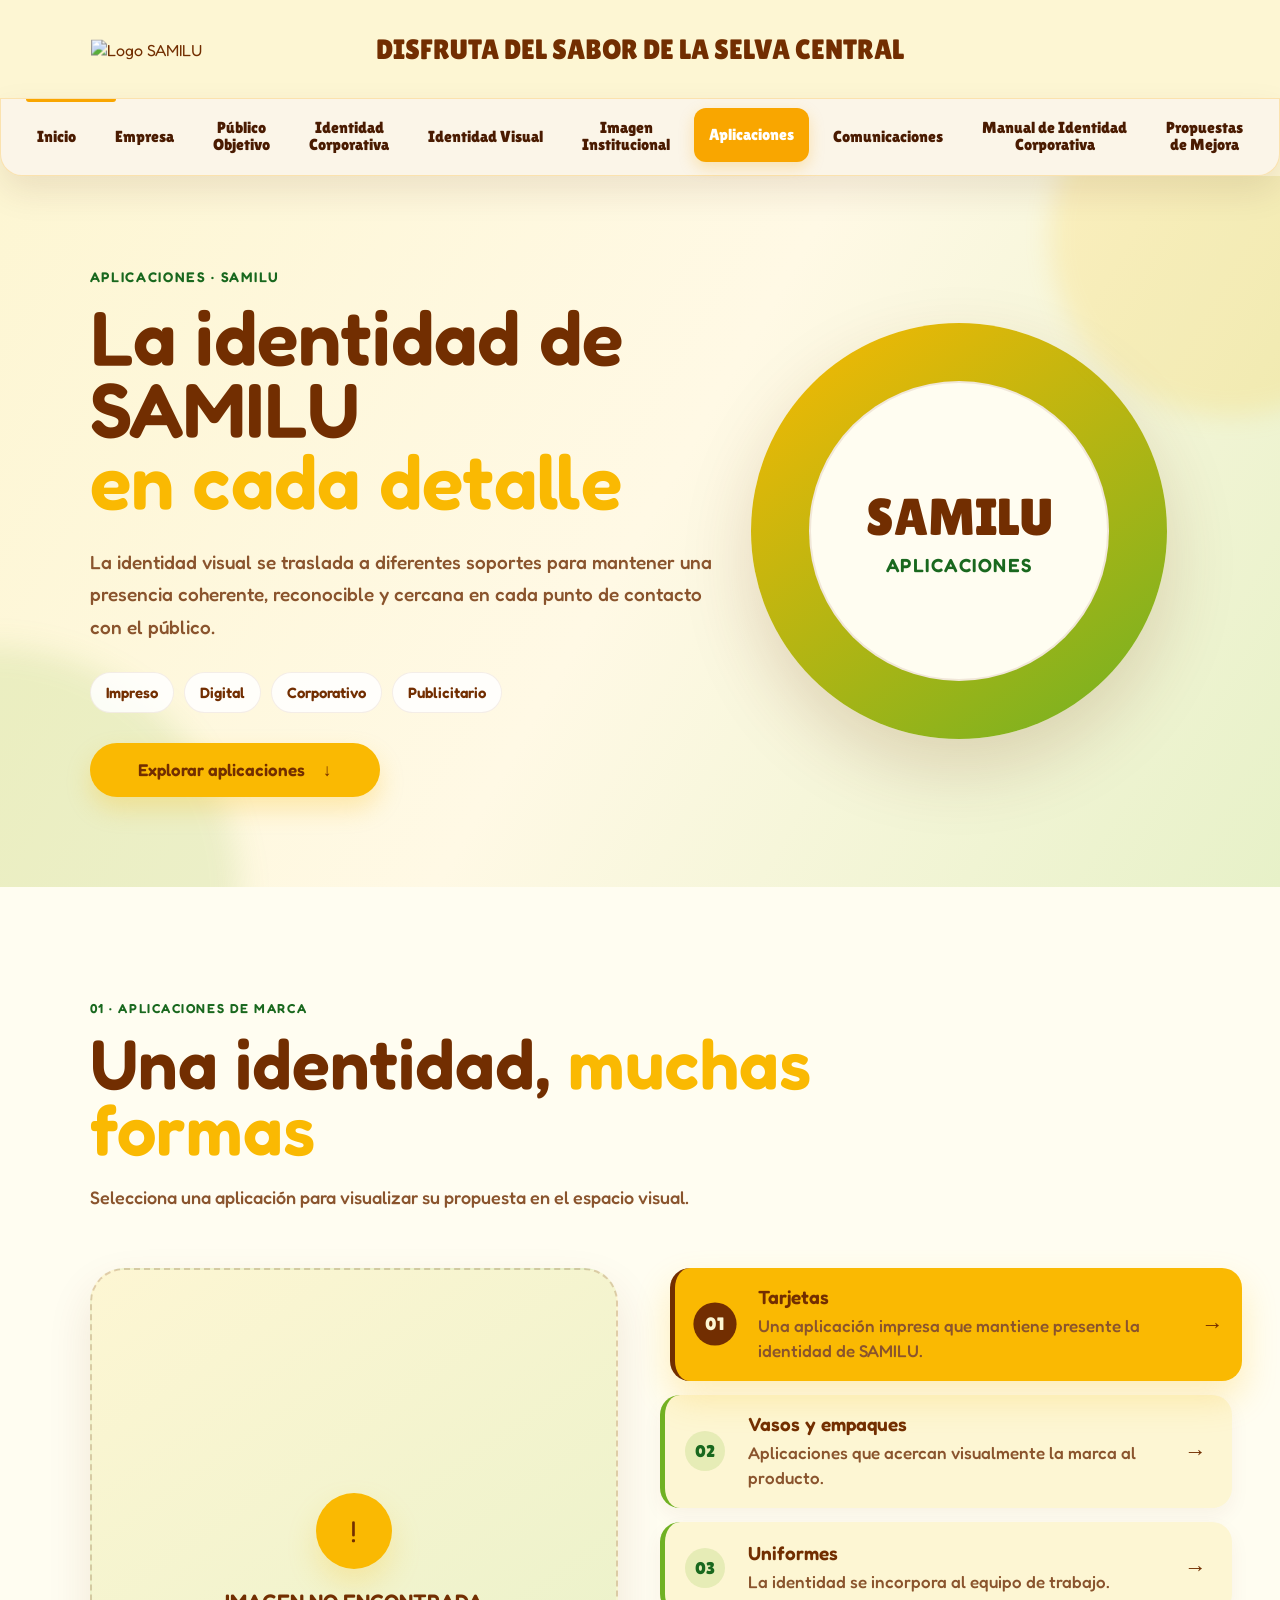
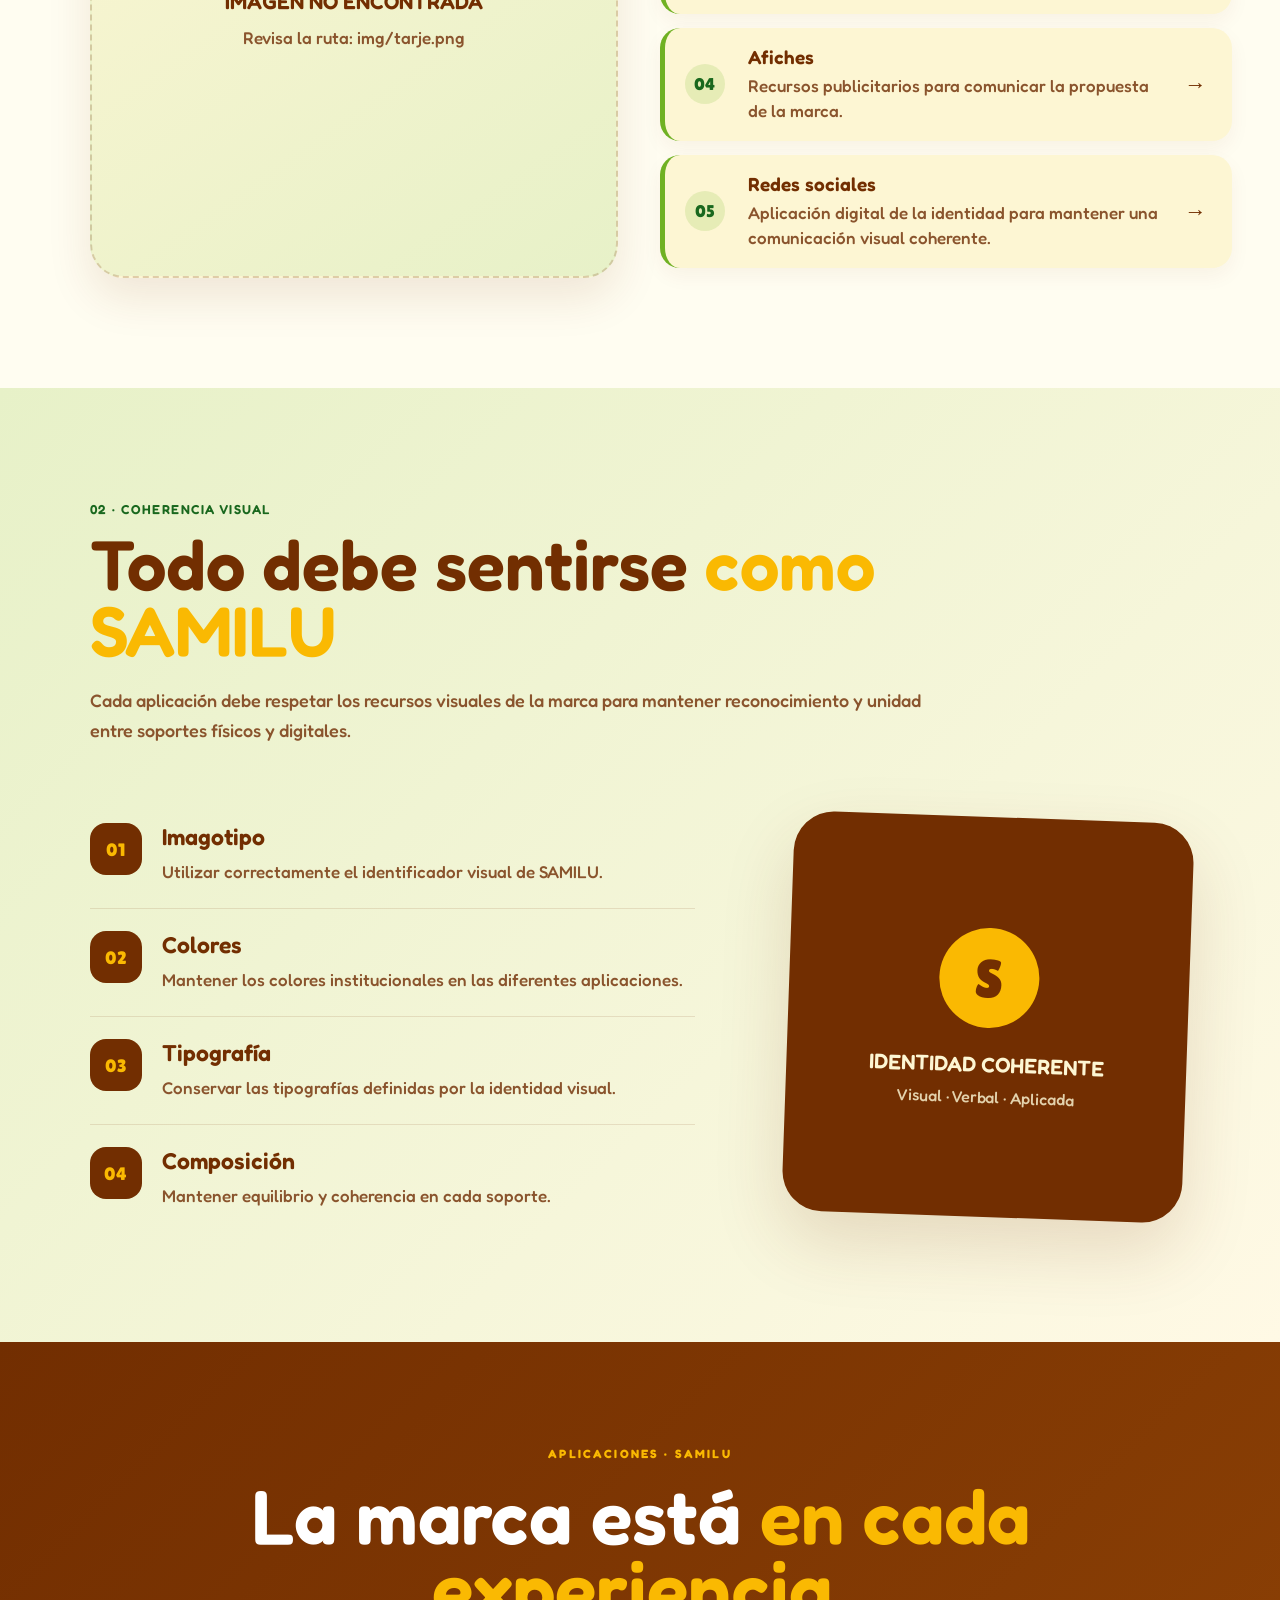
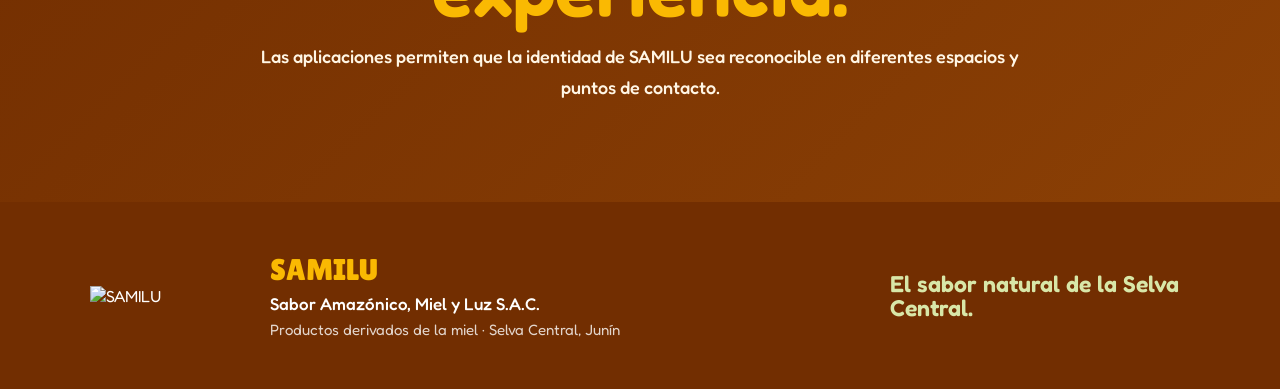
==== aplicaciones.html @ 9ae640e2 "Add files via upload" ====
<!DOCTYPE html>
<html lang="es">

<head>

    <meta charset="UTF-8">

    <meta
        name="viewport"
        content="width=device-width, initial-scale=1.0"
    >

    <title>Aplicaciones | SAMILU</title>


    <!-- ==========================================================
         FUENTES
    =========================================================== -->

    <link rel="preconnect" href="https://fonts.googleapis.com">

    <link
        rel="preconnect"
        href="https://fonts.gstatic.com"
        crossorigin
    >

    <link
        href="https://fonts.googleapis.com/css2?family=Fredoka:wght@400;500;600;700&family=Lilita+One&display=swap"
        rel="stylesheet"
    >


    <!-- ==========================================================
         CSS GENERAL
    =========================================================== -->

    <link
        rel="stylesheet"
        href="estilos.css"
    >


    <!-- ==========================================================
         CSS DE APLICACIONES
    =========================================================== -->

    <link
        rel="stylesheet"
        href="aplicaciones.css"
    >


    <style>

        [id] {
            scroll-margin-top: 115px;
        }

    </style>

</head>


<body data-page="aplicaciones">


    <!-- ==========================================================
         HEADER
    =========================================================== -->

    <header class="site-header">

        <div class="brand-area">

            <div class="brand-logo-wrap">

                <img
                    src="img/logo samilu.png"
                    alt="Logo SAMILU"
                    class="brand-logo"
                >

            </div>


            <div class="brand-copy">

                <h1>
                    DISFRUTA DEL SABOR DE LA SELVA CENTRAL
                </h1>

            </div>

        </div>

    </header>



    <!-- ==========================================================
         NAVBAR
         IDENTICO AL RESTO DE LAS PÁGINAS
    =========================================================== -->

    <nav class="navbar">


        <!-- INICIO -->

        <div
            class="nav-item"
            data-page="inicio"
        >

            <a
                href="index.html"
                class="nav-link"
            >
                Inicio
            </a>

        </div>



        <!-- EMPRESA -->

        <div
            class="nav-item dropdown-item"
            data-page="empresa"
        >

            <a
                href="empresa.html"
                class="nav-link"
            >
                Empresa
            </a>


            <div class="dropdown-menu">

                <a href="empresa.html#datos">
                    Datos de la empresa
                </a>

                <a href="empresa.html#descripcion">
                    Descripción de la empresa
                </a>

                <a href="empresa.html#mision">
                    Misión
                </a>

                <a href="empresa.html#vision">
                    Visión
                </a>

                <a href="empresa.html#valores">
                    Valores corporativos
                </a>

            </div>

        </div>



        <!-- PÚBLICO OBJETIVO -->

        <div
            class="nav-item dropdown-item"
            data-page="publico"
        >

            <a
                href="publico-objetivo.html"
                class="nav-link"
            >
                Público<br>
                Objetivo
            </a>


            <div class="dropdown-menu">

                <a href="publico-objetivo.html#segmento">
                    Segmento objetivo
                </a>

                <a href="publico-objetivo.html#edad">
                    Edad
                </a>

                <a href="publico-objetivo.html#ubicacion">
                    Ubicación
                </a>

                <a href="publico-objetivo.html#necesidades">
                    Necesidades
                </a>

                <a href="publico-objetivo.html#caracteristicas">
                    Características
                </a>

            </div>

        </div>



        <!-- IDENTIDAD CORPORATIVA -->

        <div
            class="nav-item dropdown-item"
            data-page="corporativa"
        >

            <a
                href="identidad-corporativa.html"
                class="nav-link"
            >
                Identidad<br>
                Corporativa
            </a>


            <div class="dropdown-menu">

                <a href="identidad-corporativa.html#imagen-corporativa">
                    ¿Qué es la imagen corporativa?
                </a>

                <a href="identidad-corporativa.html#elementos-identidad">
                    Elementos de identidad
                </a>

                <a href="identidad-corporativa.html#tipos-identidad">
                    Tipos de identidad
                </a>

                <a href="identidad-corporativa.html#identidad-cultural">
                    Identidad cultural
                </a>

                <a href="identidad-corporativa.html#identidad-verbal">
                    Identidad verbal
                </a>

                <a href="identidad-corporativa.html#identidad-corporativa">
                    Identidad corporativa
                </a>

            </div>

        </div>



        <!-- IDENTIDAD VISUAL -->

        <div
            class="nav-item dropdown-item"
            data-page="visual"
        >

            <a
                href="identidad-visual.html"
                class="nav-link"
            >
                Identidad Visual
            </a>


            <div class="dropdown-menu">

                <a href="identidad-visual.html#Imagotipo>
                    Imagotipo
                </a>

                <a href="identidad-visual.html#bocetos-proceso">
                    Bocetos y proceso de creación
                </a>

                <a href="identidad-visual.html#colores-corporativos">
                    Colores corporativos
                </a>

                <a href="identidad-visual.html#tipografia">
                    Tipografía
                </a>

                <a href="identidad-visual.html#elementos-graficos">
                    Elementos gráficos
                </a>

                <a href="identidad-visual.html#uniformes">
                    Uniformes
                </a>

                <a href="identidad-visual.html#empaques">
                    Empaques
                </a>

                <a href="identidad-visual.html#letreros">
                    Letreros
                </a>

                <a href="identidad-visual.html#decoracion">
                    Decoración
                </a>

            </div>

        </div>



        <!-- IMAGEN INSTITUCIONAL -->

        <div
            class="nav-item dropdown-item"
            data-page="imagen"
        >

            <a
                href="imagen-institucional.html"
                class="nav-link"
            >
                Imagen<br>
                Institucional
            </a>


            <div class="dropdown-menu">

                <a href="imagen-institucional.html#percepcion-cliente">
                    Percepción del cliente
                </a>

                <a href="imagen-institucional.html#fortalezas">
                    Fortalezas
                </a>

                <a href="imagen-institucional.html#aspectos-mejorar">
                    Aspectos por mejorar
                </a>

                <a href="imagen-institucional.html#dimensiones-imagen">
                    Dimensiones de la imagen
                </a>

                <a href="imagen-institucional.html#componentes-imagen">
                    Componentes de la imagen
                </a>

            </div>

        </div>



        <!-- ======================================================
             APLICACIONES
        ======================================================= -->

        <div
            class="nav-item dropdown-item active"
            data-page="aplicaciones"
        >

            <a
                href="aplicaciones.html"
                class="nav-link"
            >
                Aplicaciones
            </a>


            <div class="dropdown-menu">

                <a href="aplicaciones.html#tarjetas">
                    Tarjetas
                </a>

                <a href="aplicaciones.html#vasos-empaques">
                    Vasos y empaques
                </a>

                <a href="aplicaciones.html#uniformes">
                    Uniformes
                </a>

                <a href="aplicaciones.html#afiches">
                    Afiches
                </a>

                <a href="aplicaciones.html#redes-sociales">
                    Redes sociales
                </a>

                <a href="aplicaciones.html#sitio-web">
                    Sitio Web
                </a>

            </div>

        </div>



        <!-- COMUNICACIONES -->

        <div
            class="nav-item dropdown-item"
            data-page="comunicaciones"
        >

            <a
                href="comunicaciones.html"
                class="nav-link"
            >
                Comunicaciones
            </a>


            <div class="dropdown-menu">

                <a href="comunicaciones.html#lenguaje-corporativo">
                    Lenguaje corporativo
                </a>

                <a href="comunicaciones.html#canales-comunicacion">
                    Canales de comunicación
                </a>

                <a href="comunicaciones.html#mensaje-principal">
                    Mensaje principal
                </a>

                <a href="comunicaciones.html#eslogan">
                    Eslogan
                </a>

            </div>

        </div>


<!-- =========================
         MANUAL DE IDENTIDAD
    ========================== -->
    <div class="nav-item dropdown-item" data-page="manual">

        <a href="manual-identidad.html" class="nav-link">
            Manual de Identidad<br>Corporativa
        </a>

        <div class="dropdown-menu">

            <a href="manual-identidad.html#identidad-visual">
                Identidad visual
            </a>

            <a href="manual-identidad.html#identidad-verbal">
                Identidad verbal
            </a>

            <a href="manual-identidad.html#Imagotipo">
                Imagotipo
            </a>

            <a href="manual-identidad.html#presentacion-Imagotipo">
                Presentación del Imagotipo
            </a>

            <a href="manual-identidad.html#estructura-composicion">
                Estructura y composición
            </a>

            <a href="manual-identidad.html#area-proteccion">
                Área de protección
            </a>

            <a href="manual-identidad.html#tipografia">
                Tipografía
            </a>

            <a href="manual-identidad.html#tipografia-principal">
                Tipografía principal
            </a>

            <a href="manual-identidad.html#tipografia-secundaria">
                Tipografía secundaria
            </a>

            <a href="manual-identidad.html#anatomia-tipografia">
                Anatomía de la tipografía
            </a>

            <a href="manual-identidad.html#colores">
                Colores
            </a>

            <a href="manual-identidad.html#colores-institucionales">
                Colores institucionales
            </a>

            <a href="manual-identidad.html#colores-secundarios">
                Colores secundarios
            </a>

            <a href="manual-identidad.html#colores-complementarios">
                Colores complementarios
            </a>

            <a href="manual-identidad.html#positivo-negativo">
                Positivo y negativo
            </a>

            <a href="manual-identidad.html#escala-grises">
                Escala de grises y alto contraste
            </a>

            <a href="manual-identidad.html#usabilidad">
                Usabilidad
            </a>

            <a href="manual-identidad.html#variaciones-tamano">
                Variaciones mínimas de tamaño
            </a>

            <a href="manual-identidad.html#fondos-composicion">
                Fondos y elementos de composición
            </a>

        </div>

    </div>
        <!-- PROPUESTAS DE MEJORA -->

        <div
            class="nav-item dropdown-item"
            data-page="propuestas"
        >

            <a
                href="propuestas-mejora.html"
                class="nav-link"
            >
                Propuestas<br>
                de Mejora
            </a>


            <div class="dropdown-menu">

                <a href="propuestas-mejora.html#estandarizacion">
                    Estandarización de la marca
                </a>

                <a href="propuestas-mejora.html#material-publicitario">
                    Material publicitario
                </a>

                <a href="propuestas-mejora.html#colores-tipografias">
                    Colores y tipografías
                </a>

                <a href="propuestas-mejora.html#redes-sociales">
                    Redes sociales
                </a>

            </div>

        </div>


    </nav>



    <!-- ==========================================================
         CONTENIDO
    =========================================================== -->

    <main>


        <!-- ======================================================
             HERO
        ======================================================= -->

        <section class="applications-hero">


            <div class="applications-hero-content">

                <span class="applications-kicker">
                    APLICACIONES · SAMILU
                </span>


                <h2>
                    La identidad de SAMILU
                    <em>en cada detalle</em>
                </h2>


                <p>
                    La identidad visual se traslada a diferentes
                    soportes para mantener una presencia coherente,
                    reconocible y cercana en cada punto de contacto
                    con el público.
                </p>


                <div class="applications-tags">

                    <span>
                        Impreso
                    </span>

                    <span>
                        Digital
                    </span>

                    <span>
                        Corporativo
                    </span>

                    <span>
                        Publicitario
                    </span>

                </div>


                <a
                    href="#aplicaciones-interactivas"
                    class="applications-button"
                >
                    Explorar aplicaciones
                    <span>↓</span>
                </a>

            </div>


            <div class="applications-hero-visual">

                <div class="hero-circle">

                    <div class="hero-circle-inner">

                        <span>
                            SAMILU
                        </span>

                        <strong>
                            APLICACIONES
                        </strong>

                    </div>

                </div>

            </div>

        </section>



        <!-- ======================================================
             GALERÍA INTERACTIVA
        ======================================================= -->

        <section
            id="aplicaciones-interactivas"
            class="applications-section"
        >


            <div class="applications-heading">

                <span>
                    01 · APLICACIONES DE MARCA
                </span>


                <h2>
                    Una identidad,
                    <em>muchas formas</em>
                </h2>


                <p>
                    Selecciona una aplicación para visualizar
                    su propuesta en el espacio visual.
                </p>

            </div>



            <div class="applications-showcase">


                <!-- ==================================================
                     VISOR ÚNICO
                =================================================== -->

                <div class="application-viewer">

                    <div
                        id="applicationImageViewer"
                        class="application-image-viewer"
                    >

                        <div class="application-placeholder">

                            <div class="viewer-icon">
                                ✦
                            </div>

                            <strong>
                                SELECCIONA UNA APLICACIÓN
                            </strong>

                            <span>
                                Haz clic en una de las opciones
                                para visualizar su imagen.
                            </span>

                        </div>

                    </div>

                </div>



                <!-- ==================================================
                     OPCIONES
                =================================================== -->

                <div class="application-options">


                    <!-- TARJETAS -->

                    <button
                        type="button"
                        class="application-option"
                        data-image="img/tarje.png"
                        data-title="Tarjetas"
                    >

                        <span class="application-number">
                            01
                        </span>


                        <span class="application-option-text">

                            <strong>
                                Tarjetas
                            </strong>

                            <span>
                                Una aplicación impresa que
                                mantiene presente la identidad
                                de SAMILU.
                            </span>

                        </span>


                        <span class="application-arrow">
                            →
                        </span>

                    </button>



                    <!-- VASOS Y EMPAQUES -->

                    <button
                        type="button"
                        class="application-option"
                        data-image="img/empaques1.png"
                        data-title="Vasos y empaques"
                    >

                        <span class="application-number">
                            02
                        </span>


                        <span class="application-option-text">

                            <strong>
                                Vasos y empaques
                            </strong>

                            <span>
                                Aplicaciones que acercan
                                visualmente la marca al
                                producto.
                            </span>

                        </span>


                        <span class="application-arrow">
                            →
                        </span>

                    </button>



                    <!-- UNIFORMES -->

                    <button
                        type="button"
                        class="application-option"
                        data-image="img/uniformes.png"
                        data-title="Uniformes"
                    >

                        <span class="application-number">
                            03
                        </span>


                        <span class="application-option-text">

                            <strong>
                                Uniformes
                            </strong>

                            <span>
                                La identidad se incorpora
                                al equipo de trabajo.
                            </span>

                        </span>


                        <span class="application-arrow">
                            →
                        </span>

                    </button>



                    <!-- AFICHES -->

                    <button
                        type="button"
                        class="application-option"
                        data-image="img/afi.png"
                        data-title="Afiches"
                    >

                        <span class="application-number">
                            04
                        </span>


                        <span class="application-option-text">

                            <strong>
                                Afiches
                            </strong>

                            <span>
                                Recursos publicitarios para
                                comunicar la propuesta de la marca.
                            </span>

                        </span>


                        <span class="application-arrow">
                            →
                        </span>

                    </button>



                    <!-- REDES SOCIALES -->

                    <button
                        type="button"
                        class="application-option"
                        data-image="img/red.png"
                        data-title="Redes sociales"
                    >

                        <span class="application-number">
                            05
                        </span>


                        <span class="application-option-text">

                            <strong>
                                Redes sociales
                            </strong>

                            <span>
                                Aplicación digital de la identidad
                                para mantener una comunicación
                                visual coherente.
                            </span>

                        </span>


                        <span class="application-arrow">
                            →
                        </span>

                    </button>

                </div>

            </div>

        </section>



        <!-- ======================================================
             PRINCIPIOS DE APLICACIÓN
        ======================================================= -->

        <section class="application-principles">


            <div class="principles-heading">

                <span>
                    02 · COHERENCIA VISUAL
                </span>


                <h2>
                    Todo debe sentirse
                    <em>como SAMILU</em>
                </h2>


                <p>
                    Cada aplicación debe respetar los recursos
                    visuales de la marca para mantener reconocimiento
                    y unidad entre soportes físicos y digitales.
                </p>

            </div>



            <div class="principles-content">


                <div class="principle-list">


                    <article class="principle-item">

                        <span>
                            01
                        </span>

                        <div>

                            <h3>
                                Imagotipo
                            </h3>

                            <p>
                                Utilizar correctamente el identificador
                                visual de SAMILU.
                            </p>

                        </div>

                    </article>



                    <article class="principle-item">

                        <span>
                            02
                        </span>

                        <div>

                            <h3>
                                Colores
                            </h3>

                            <p>
                                Mantener los colores institucionales
                                en las diferentes aplicaciones.
                            </p>

                        </div>

                    </article>



                    <article class="principle-item">

                        <span>
                            03
                        </span>

                        <div>

                            <h3>
                                Tipografía
                            </h3>

                            <p>
                                Conservar las tipografías definidas
                                por la identidad visual.
                            </p>

                        </div>

                    </article>



                    <article class="principle-item">

                        <span>
                            04
                        </span>

                        <div>

                            <h3>
                                Composición
                            </h3>

                            <p>
                                Mantener equilibrio y coherencia
                                en cada soporte.
                            </p>

                        </div>

                    </article>


                </div>



                <div class="principles-visual">

                    <div class="principles-frame">

                        <div class="principles-symbol">

                            <span>
                                S
                            </span>

                        </div>


                        <strong>
                            IDENTIDAD COHERENTE
                        </strong>


                        <small>
                            Visual · Verbal · Aplicada
                        </small>

                    </div>

                </div>

            </div>

        </section>



        <!-- ======================================================
             CIERRE
        ======================================================= -->

        <section class="applications-closing">

            <span>
                APLICACIONES · SAMILU
            </span>


            <h2>
                La marca está
                <em>en cada experiencia.</em>
            </h2>


            <p>
                Las aplicaciones permiten que la identidad
                de SAMILU sea reconocible en diferentes
                espacios y puntos de contacto.
            </p>

        </section>


    </main>



    <!-- ==========================================================
         FOOTER
    =========================================================== -->

    <footer class="site-footer">

        <div class="footer-logo">

            <img
                src="img/logo samilu.png"
                alt="SAMILU"
            >

        </div>


        <div class="footer-info">

            <h3>
                SAMILU
            </h3>

            <p>
                Sabor Amazónico, Miel y Luz S.A.C.
            </p>

            <span>
                Productos derivados de la miel · Selva Central, Junín
            </span>

        </div>


        <div class="footer-quote">

            El sabor natural de la Selva Central.

        </div>

    </footer>



    <!-- ==========================================================
         BOTÓN ARRIBA
    =========================================================== -->

    <button
        id="backTop"
        class="back-top"
        aria-label="Volver arriba"
    >
        ↑
    </button>



    <!-- ==========================================================
         JAVASCRIPT
    =========================================================== -->

    <script src="aplicaciones.js"></script>

</body>

</html>
---- estilos.css ----
/* =====================================================
   SAMILU — CSS FINAL CONSOLIDADO
   Mantiene el diseño actual y corrige únicamente:
   - Tipografía del menú y submenús
   - Flechas ocultas
   - Sintaxis CSS dañada
   - Tarjetas de doble cara
   - Imagen trasera a tamaño completo
   - Ventana de imagen ampliada
===================================================== */

@import url('https://fonts.googleapis.com/css2?family=Fredoka:wght@400;500;600;700&family=Lilita+One&display=swap');


/* =====================================================
   RESET
===================================================== */

* {
    margin: 0;
    padding: 0;
    box-sizing: border-box;
}

html,
body {
    width: 100%;
    min-height: 100%;
    font-family: "Fredoka", sans-serif;
    background: #ffffff;
    color: #4A1B01;
}

body {
    overflow-x: hidden;
}

button,
a {
    font-family: inherit;
}


/* =====================================================
   ENCABEZADO
===================================================== */

.header {
    width: 100%;
    height: 96px;
    background: #FBECCF;
    position: relative;
    display: flex;
    align-items: center;
    justify-content: center;
}

.header-logo {
    position: absolute;
    left: 82px;
    top: 12px;
    width: 115px;
    height: 67px;
    display: flex;
    align-items: center;
    justify-content: center;
}

.header-logo img {
    width: 115px;
    height: auto;
    display: block;
    object-fit: contain;
}

.header-title {
    font-family: "Lilita One", sans-serif;
    font-size: 23px;
    color: #4A1B01;
    line-height: 1;
    white-space: nowrap;
    text-align: center;
}


/* =====================================================
   NAVBAR
===================================================== */

.navbar {
    width: calc(100% - 70px);
    min-height: 76px;
    margin: 0 auto;
    padding: 8px 12px;

    display: flex;
    align-items: center;
    justify-content: center;
    gap: 4px;

    box-sizing: border-box;

    background: #FBF5E8;

    border: 1px solid rgba(166, 91, 23, .18);

    border-radius: 0 0 24px 24px;

    box-shadow:
        0 8px 22px rgba(74, 27, 1, .08);

    position: relative;
    z-index: 1000;
}

.navbar::before {
    content: "";

    position: absolute;

    left: 25px;
    top: 0;

    width: 90px;
    height: 3px;

    background: #F9A600;

    border-radius: 0 0 8px 8px;
}

.nav-item {
    position: relative;

    flex: 1 1 0;
    min-width: 0;

    height: 60px;

    display: flex;
    align-items: center;
    justify-content: center;

    padding: 3px;

    border: none;

    transition:
        transform .25s ease;
}

.nav-item:first-child,
.nav-item:last-child {
    border-left: none;
    border-right: none;
}


/* =====================================================
   MENÚ PRINCIPAL
===================================================== */

.nav-item > a,
.nav-link,
.nav-button {
    width: 100%;
    height: 100%;

    display: flex;
    align-items: center;
    justify-content: center;

    box-sizing: border-box;

    padding: 8px 12px;

    border-radius: 16px;

    color: #4A1B01;

    text-decoration: none;

    font-family:
        "Lilita One",
        sans-serif;

    font-size: 16px;

    font-weight: 400;

    line-height: 1.05;

    text-align: center;

    transition:
        background .25s ease,
        color .25s ease,
        transform .25s ease,
        box-shadow .25s ease;
}

.nav-button {
    gap: 0;

    border: none;

    background: transparent;

    cursor: pointer;
}


/* =====================================================
   SIN FLECHAS
===================================================== */

.nav-button span {
    display: none !important;
}


/* =====================================================
   HOVER DEL MENÚ
===================================================== */

.nav-item:hover > a,
.nav-item:hover > .nav-button {
    background: rgba(249, 166, 0, .12);

    transform: translateY(-2px);
}


/* =====================================================
   MENÚ ACTIVO
===================================================== */

.nav-item.active > a,
.nav-item.active > .nav-button {
    background: #F9A600;

    color: #4A1B01;

    box-shadow:
        0 6px 15px
        rgba(249, 166, 0, .25);

    transform: translateY(-2px);
}

.nav-item.active:hover > a,
.nav-item.active:hover > .nav-button {
    background: #F9A600;

    transform: translateY(-3px);
}


/* =====================================================
   SUBMENÚ
===================================================== */

.dropdown-menu {
    position: absolute;

    top: calc(100% + 5px);

    left: 50%;

    width: 255px;
    min-width: 255px;

    box-sizing: border-box;

    background: #FBF5E8;

    border:
        1px solid
        rgba(249, 166, 0, .40);

    border-radius:
        0 0 16px 16px;

    box-shadow:
        0 15px 30px
        rgba(74, 27, 1, .14);

    opacity: 0;

    visibility: hidden;

    pointer-events: none;

    transform:
        translate(-50%, -8px);

    overflow: visible;

    z-index: 5000;

    transition:
        opacity .22s ease,
        visibility .22s ease,
        transform .22s ease;
}

.dropdown-item:hover .dropdown-menu,
.dropdown-item.open .dropdown-menu {
    opacity: 1;

    visibility: visible;

    pointer-events: auto;

    transform:
        translate(-50%, 0);
}


/* =====================================================
   SUBTEMAS — FREDOKA
===================================================== */

.dropdown-menu a {
    display: block;

    width: 100%;

    min-height: 42px;

    box-sizing: border-box;

    padding: 11px 16px;

    background: #FBF5E8;

    color: #4A1B01;

    text-decoration: none;

    font-family:
        "Fredoka",
        sans-serif !important;

    font-size: 14px;

    font-weight: 600;

    font-style: normal;

    line-height: 1.35;

    letter-spacing: 0;

    text-align: left;

    white-space: normal;

    overflow: visible;

    overflow-wrap: break-word;

    border-bottom:
        1px solid
        rgba(249, 187, 40, .30);

    transition:
        background .2s ease,
        padding-left .2s ease,
        color .2s ease;
}

.dropdown-menu a:last-child {
    border-bottom: none;

    border-radius:
        0 0 15px 15px;
}

.dropdown-menu a:hover {
    background: #F9A600;

    color: #4A1B01;

    padding-left: 21px;
}


/* =====================================================
   HERO
===================================================== */

.hero {
    width: 100%;

    height: 520px;

    position: relative;

    overflow: hidden;

    background: #FBECCF;
}

.hero-image {
    position: absolute;

    top: 0;
    left: 0;

    width: 100%;
    height: 100%;

    object-fit: cover;

    object-position: center center;

    display: block;

    z-index: 1;

    transition:
        transform .5s ease;
}

.hero-content {
    position: absolute;

    z-index: 5;

    left: 96px;

    top: 50%;

    transform:
        translateY(-50%);

    width: 550px;
}


/* =====================================================
   LUZ / DESENFOQUE DEL HERO
===================================================== */

.hero::before {
    content: "";

    position: absolute;

    left: 35px;

    top: 25px;

    width: 560px;

    height: 430px;

    z-index: 3;

    pointer-events: none;

    background:
        radial-gradient(
            ellipse at center,

            rgba(251, 236, 207, 1)
                0%,

            rgba(251, 236, 207, .95)
                32%,

            rgba(251, 236, 207, .75)
                58%,

            rgba(251, 236, 207, .35)
                78%,

            rgba(251, 236, 207, 0)
                100%
        );

    filter: blur(30px);

    transform:
        scale(1.15);
}


/* =====================================================
   TÍTULO PEQUEÑO DEL HERO
===================================================== */

.hero-small-title {
    font-family:
        "Fredoka",
        sans-serif;

    font-size: 20px;

    font-weight: 600;

    line-height: 1;

    color: #4A1B01;

    margin-bottom: 18px;
}


/* =====================================================
   TÍTULO PRINCIPAL
===================================================== */

.hero-title {
    position: relative;

    font-family:
        "Lilita One",
        sans-serif;

    line-height: .98;
}

.title-brown,
.title-orange {
    font-family:
        "Lilita One",
        sans-serif;

    font-size: 52px;

    line-height: .98;

    white-space: nowrap;
}

.title-brown {
    color: #4A1B01;
}

.title-orange {
    color: #F9A000;

    margin-top: 5px;
}


/* =====================================================
   DECORACIONES
===================================================== */

.decoration {
    position: absolute;

    z-index: 6;

    pointer-events: none;

    object-fit: contain;
}

.decoration-left {
    width: 39px;

    height: 65px;

    left: -48px;

    top: 18px;
}

.decoration-right {
    width: 39px;

    height: 65px;

    right: 5px;

    top: -4px;
}


/* =====================================================
   DESCRIPCIÓN DEL HERO
===================================================== */

.hero-description {
    margin-top: 20px;

    font-family:
        "Fredoka",
        sans-serif;

    font-size: 20px;

    font-weight: 500;

    line-height: 1.35;

    color: #4A1B01;
}


/* =====================================================
   BOTÓN DEL HERO
===================================================== */

.hero-button {
    margin-top: 17px;

    width: 286px;

    height: 42px;

    border:
        1px solid
        #F8A30A;

    border-radius: 18.5px;

    background: #FBB222;

    color: #4A1B01;

    font-family:
        "Fredoka",
        sans-serif;

    font-size: 16px;

    font-weight: 600;

    display: flex;

    align-items: center;

    justify-content: space-between;

    padding:
        0 17px 0 20px;

    cursor: pointer;

    transition:
        transform .2s ease,
        background .2s ease,
        box-shadow .2s ease;
}

.hero-button .button-arrow {
    font-family:
        Arial,
        sans-serif;

    font-size: 25px;

    line-height: 1;

    transition:
        transform .2s ease;
}

.hero-button:hover {
    transform:
        translateY(-2px);

    background:
        #F9A800;

    box-shadow:
        0 8px 18px
        rgba(249, 166, 0, .25);
}

.hero-button:hover .button-arrow {
    transform:
        translateX(5px);
}


/* =====================================================
   BLONDAS — DESACTIVADAS
===================================================== */

.blonda-superior,
.blonda-inferior {
    display: none !important;
}


/* =====================================================
   BENEFICIOS — TARJETAS DE DOBLE CARA
===================================================== */

.benefits {
    width: 100%;

    min-height: 245px;

    height: auto;

    padding: 32px 34px;

    display: grid;

    grid-template-columns:
        repeat(4, 1fr);

    gap: 20px;

    align-items: stretch;

    background:
        linear-gradient(
            135deg,

            #FBF5E8 0%,

            #FFFFFF 48%,

            #F4F7D8 100%
        );

    position: relative;

    z-index: 20;

    perspective: 1200px;
}


/* TARJETA */

.benefit {
    width: 100%;

    height: 190px;

    min-height: 190px;

    position: relative;

    padding: 0;

    cursor: pointer;

    background: transparent;

    border: none;

    outline: none;

    perspective: 1200px;

    overflow: visible;
}


/* CONTENEDOR QUE GIRA */

.benefit-inner {
    position: relative;

    width: 100%;

    height: 100%;

    transform-style:
        preserve-3d;

    transition:
        transform .65s
        cubic-bezier(.2, .7, .2, 1);
}


/* =====================================================
   AQUÍ OCURRE EL GIRO
===================================================== */

.benefit.flipped .benefit-inner {
    transform:
        rotateY(180deg);
}


/* AMBAS CARAS */

.benefit-front,
.benefit-back {
    position: absolute;

    inset: 0;

    width: 100%;

    height: 100%;

    border-radius: 24px;

    overflow: hidden;

    backface-visibility:
        hidden;

    -webkit-backface-visibility:
        hidden;
}


/* =====================================================
   CARA DELANTERA
===================================================== */

.benefit-front {
    display: flex;

    flex-direction: column;

    align-items: center;

    justify-content: center;

    padding: 18px 16px;

    text-align: center;

    background:
        linear-gradient(
            145deg,

            #FFFFFF 0%,

            #FBF5E8 100%
        );

    border:
        1px solid
        rgba(249, 166, 0, .28);

    box-shadow:
        0 8px 20px
        rgba(74, 27, 1, .07);
}


/* DECORACIÓN DE LA TARJETA */

.benefit-front::before {
    content: "";

    position: absolute;

    width: 110px;

    height: 110px;

    right: -42px;

    top: -48px;

    border-radius: 50%;

    background:
        rgba(249, 166, 0, .12);

    pointer-events: none;
}


/* =====================================================
   ICONOS — SE CONSERVAN
===================================================== */

.benefit-front img {
    width: 68px;

    height: 68px;

    object-fit: contain;

    margin-bottom: 8px;

    position: relative;

    z-index: 1;

    transition:
        transform .3s ease;
}

.benefit:hover .benefit-front img {
    transform:
        scale(1.08)
        rotate(-3deg);
}


/* =====================================================
   TÍTULO DE TARJETA
===================================================== */

.benefit-front h3 {
    position: relative;

    z-index: 1;

    font-family:
        "Fredoka",
        sans-serif;

    font-size: 18px;

    font-weight: 700;

    line-height: 1.1;

    color: #4A1B01;

    margin:
        0 0 5px;
}


/* =====================================================
   TEXTO DE TARJETA
===================================================== */

.benefit-front p {
    position: relative;

    z-index: 1;

    font-family:
        "Fredoka",
        sans-serif;

    font-size: 14px;

    font-weight: 500;

    line-height: 1.25;

    color: #6A3A18;

    margin: 0;
}


/* =====================================================
   CARA TRASERA
===================================================== */

.benefit-back {
    transform:
        rotateY(180deg);

    display: flex;

    align-items: center;

    justify-content: center;

    padding: 0;

    background:
        linear-gradient(
            145deg,

            #DCE5A3 0%,

            #FBF5E8 62%,

            #F9BB28 150%
        );

    border:
        1px solid
        rgba(165, 174, 31, .40);

    box-shadow:
        0 12px 28px
        rgba(74, 27, 1, .13);
}


/* =====================================================
   IMAGEN — OCUPA TODA LA CARA TRASERA
===================================================== */

.benefit-image-placeholder {
    width: 100%;

    height: 100%;

    margin: 0;

    padding: 0;

    border: none;

    border-radius: 24px;

    background: transparent;

    overflow: hidden;

    display: block;
}

.benefit-image-placeholder img {
    width: 100%;

    height: 100%;

    display: block;

    object-fit: cover;

    transition:
        transform .45s ease;
}


/* PEQUEÑO ZOOM */

.benefit-back:hover
.benefit-image-placeholder img {
    transform:
        scale(1.06);
}


/* ACCESIBILIDAD */

.benefit:focus-visible {
    outline:
        3px solid
        rgba(249, 166, 0, .55);

    outline-offset: 4px;
}


/* =====================================================
   CONOCE SAMILU
===================================================== */

.conoce {
    width: 100%;

    min-height: 280px;

    padding:
        58px 30px 60px;

    background:
        radial-gradient(
            circle at 15% 30%,
            rgba(165, 174, 31, .16),
            transparent 28%
        ),

        radial-gradient(
            circle at 85% 70%,
            rgba(249, 166, 0, .16),
            transparent 30%
        ),

        #FBECCF;

    display: flex;

    flex-direction: column;

    align-items: center;

    justify-content: flex-start;

    text-align: center;

    position: relative;

    overflow: hidden;
}

.conoce::before,
.conoce::after {
    content: "";

    position: absolute;

    border-radius: 50%;

    pointer-events: none;
}

.conoce::before {
    width: 170px;

    height: 170px;

    left: -85px;

    bottom: -90px;

    background:
        rgba(165, 174, 31, .12);
}

.conoce::after {
    width: 130px;

    height: 130px;

    right: -55px;

    top: -55px;

    background:
        rgba(249, 166, 0, .12);
}

.conoce h2 {
    font-family:
        "Lilita One",
        sans-serif;

    font-size: 38px;

    line-height: 1;

    color: #4A1B01;

    margin-bottom: 14px;

    position: relative;

    z-index: 1;
}

.conoce p {
    font-family:
        "Fredoka",
        sans-serif;

    font-size: 18px;

    font-weight: 500;

    color: #6A3A18;

    position: relative;

    z-index: 1;
}


/* =====================================================
   ANIMACIONES / CARGA
===================================================== */

.benefit,
.conoce,
.hero-content {
    will-change:
        transform;
}


/* =====================================================
   VENTANA DE IMAGEN AMPLIADA
===================================================== */

.image-preview-window {
    position: fixed;

    width: 430px;

    height: 300px;

    background: #FFFFFF;

    border:
        3px solid
        #F9A600;

    border-radius: 22px;

    box-shadow:
        0 18px 45px
        rgba(74, 27, 1, .25);

    overflow: hidden;

    opacity: 0;

    visibility: hidden;

    pointer-events: none;

    z-index: 99999;

    transform:
        scale(.88);

    transition:
        opacity .22s ease,
        transform .22s ease;
}

.image-preview-window.show {
    opacity: 1;

    visibility: visible;

    transform:
        scale(1);
}

.image-preview-window img {
    width: 100%;

    height: 100%;

    display: block;

    object-fit: cover;
}


/* =====================================================
   RESPONSIVE 1100px
===================================================== */

@media (max-width: 1100px) {

    .header-logo {
        left: 35px;
    }

    .header-title {
        font-size: 19px;
    }

    .nav-button,
    .nav-link {
        font-size: 13px;
    }

    .hero-content {
        left: 70px;
    }

    .title-brown,
    .title-orange {
        font-size: 45px;
    }
}


/* =====================================================
   RESPONSIVE 900px
===================================================== */

@media (max-width: 900px) {

    .navbar {
        width:
            calc(100% - 24px);
    }

    .benefits {
        grid-template-columns:
            repeat(2, 1fr);

        padding: 28px;
    }

    .hero {
        height: 500px;
    }

    .hero-content {
        left: 45px;

        width: 500px;
    }

    .image-preview-window {
        width: 360px;

        height: 260px;
    }
}


/* =====================================================
   RESPONSIVE 600px
===================================================== */

@media (max-width: 600px) {

    .header {
        height: 82px;
    }

    .header-logo {
        left: 20px;

        width: 85px;
    }

    .header-logo img {
        width: 85px;
    }

    .header-title {
        font-size: 17px;

        max-width: 65%;

        white-space: normal;
    }

    .navbar {
        width: 100%;

        padding: 5px;

        border-radius: 0;

        overflow-x: auto;

        justify-content:
            flex-start;
    }

    .nav-item {
        min-width: 125px;

        flex: 0 0 125px;
    }

    .dropdown-menu {
        left: 0;

        transform:
            translate(0, -8px);
    }

    .dropdown-item:hover
    .dropdown-menu,
    .dropdown-item.open
    .dropdown-menu {
        transform:
            translate(0, 0);
    }

    .hero {
        height: 520px;
    }

    .hero-content {
        left: 25px;

        top: 48%;

        width:
            calc(100% - 50px);
    }

    .title-brown,
    .title-orange {
        font-size: 39px;

        white-space: normal;
    }

    .hero-small-title {
        font-size: 18px;
    }

    .hero-description {
        font-size: 16px;

        max-width: 390px;
    }

    .hero-button {
        width: 260px;
    }

    .benefits {
        grid-template-columns: 1fr;

        padding: 22px;
    }

    .benefit {
        height: 190px;

        min-height: 190px;
    }

    .image-preview-window {
        width: 300px;

        height: 220px;
    }
}
/* =====================================================
   EFECTO MÁS NOTORIO AL PRESIONAR LAS TARJETAS
===================================================== */

/* Movimiento al pasar el cursor */
.benefit {
    transition:
        transform .22s ease,
        filter .22s ease;
}

.benefit:hover {
    transform: translateY(-7px) scale(1.02);
}


/* Al presionar la tarjeta */
.benefit:active {
    transform: translateY(5px) scale(.94);
    filter: brightness(.94);
}


/* Efecto cuando queda seleccionada */
.benefit.flipped {
    transform: translateY(-4px);
}


/* Mantener el giro suave */
.benefit-inner {
    transition:
        transform .7s cubic-bezier(.18, .89, .32, 1.28);
}
/* =====================================================
   PRODUCTOS SAMILU
===================================================== */

.productos {
    width: 100%;
    min-height: 500px;
    padding: 70px 40px;
    background: #FFFDF7;
    text-align: center;
}

.productos h2 {
    font-family: "Lilita One", sans-serif;
    font-size: 40px;
    color: #4A1B01;
    margin-bottom: 15px;
}

.productos p {
    font-family: "Fredoka", sans-serif;
    font-size: 18px;
    font-weight: 500;
    color: #6A3A18;
}
/* =====================================================
   NUESTROS PRODUCTOS
===================================================== */

.productos {
    width: 100%;
    min-height: 600px;

    padding: 65px 45px 80px;

    background:
        linear-gradient(
            180deg,
            #FFFDF7 0%,
            #FBF5E8 100%
        );

    position: relative;
    overflow: hidden;
}


/* ENCABEZADO */

.productos-header {
    text-align: center;
    margin-bottom: 40px;
}

.productos-etiqueta {
    display: inline-block;

    padding: 7px 16px;

    border-radius: 999px;

    background: rgba(249, 166, 0, .14);

    color: #8A4A0A;

    font-family:
        "Fredoka",
        sans-serif;

    font-size: 12px;

    font-weight: 700;

    letter-spacing: .5px;

    margin-bottom: 12px;
}

.productos-header h2 {
    font-family:
        "Lilita One",
        sans-serif;

    font-size: 42px;

    line-height: 1;

    color: #4A1B01;

    margin-bottom: 14px;
}

.productos-header p {
    font-family:
        "Fredoka",
        sans-serif;

    font-size: 18px;

    font-weight: 500;

    color: #6A3A18;
}


/* =====================================================
   GRID
===================================================== */

.productos-grid {
    width: 100%;

    max-width: 1250px;

    margin: 0 auto;

    display: grid;

    grid-template-columns:
        repeat(3, 1fr);

    gap: 28px;
}


/* =====================================================
   TARJETA
===================================================== */

.producto-card {
    background: #FFFFFF;

    border-radius: 26px;

    overflow: hidden;

    border:
        1px solid
        rgba(249, 166, 0, .28);

    box-shadow:
        0 12px 28px
        rgba(74, 27, 1, .08);

    transition:
        transform .3s ease,
        box-shadow .3s ease;
}

.producto-card:hover {
    transform:
        translateY(-8px);

    box-shadow:
        0 20px 38px
        rgba(74, 27, 1, .14);
}


/* =====================================================
   IMAGEN DEL PRODUCTO
===================================================== */

.producto-imagen {
    width: 100%;

    height: 280px;

    background:
        linear-gradient(
            145deg,
            #FBECCF,
            #F8F4DF
        );

    overflow: hidden;

    display: flex;

    align-items: center;

    justify-content: center;
}

.producto-imagen img {
    width: 100%;

    height: 100%;

    display: block;

    object-fit: contain;

    transition:
        transform .4s ease;
}

.producto-card:hover
.producto-imagen img {
    transform:
        scale(1.07);
}


/* =====================================================
   INFORMACIÓN
===================================================== */

.producto-info {
    padding: 24px 24px 26px;
}

.producto-categoria {
    font-family:
        "Fredoka",
        sans-serif;

    font-size: 11px;

    font-weight: 700;

    color: #A85428;

    letter-spacing: .6px;
}

.producto-info h3 {
    margin-top: 7px;

    font-family:
        "Lilita One",
        sans-serif;

    font-size: 28px;

    line-height: 1.05;

    color: #4A1B01;
}

.producto-info p {
    margin-top: 10px;

    font-family:
        "Fredoka",
        sans-serif;

    font-size: 15px;

    font-weight: 500;

    line-height: 1.4;

    color: #6A3A18;
}


/* =====================================================
   BOTÓN
===================================================== */

.producto-btn {
    margin-top: 18px;

    padding:
        10px 16px;

    border: none;

    border-radius: 14px;

    background: #F9A600;

    color: #4A1B01;

    font-family:
        "Fredoka",
        sans-serif;

    font-size: 14px;

    font-weight: 700;

    cursor: pointer;

    display: inline-flex;

    align-items: center;

    gap: 10px;

    transition:
        transform .2s ease,
        background .2s ease;
}

.producto-btn:hover {
    background: #F7B52B;

    transform:
        translateX(3px);
}

.producto-btn span {
    font-size: 19px;

    line-height: 1;
}


/* =====================================================
   RESPONSIVE
===================================================== */

@media (max-width: 900px) {

    .productos-grid {
        grid-template-columns:
            repeat(2, 1fr);
    }

}

@media (max-width: 600px) {

    .productos {
        padding:
            50px 20px 60px;
    }

    .productos-grid {
        grid-template-columns: 1fr;
    }

    .productos-header h2 {
        font-size: 34px;
    }

    .producto-imagen {
        height: 250px;
    }

}
/* =====================================================
   NAVEGACIÓN GLOBAL SAMILU
   Todos los menús funcionan desde cualquier página
===================================================== */

.nav-item {
    position: relative;
}

/* El enlace principal ocupa toda su área */
.nav-button {
    width: 100%;
    height: 100%;

    display: flex;
    align-items: center;
    justify-content: center;

    position: relative;
}

/* Enlace principal */
.nav-button .nav-link,
.nav-item > .nav-link {
    width: 100%;
    height: 100%;

    display: flex;
    align-items: center;
    justify-content: center;

    text-align: center;
    text-decoration: none;

    cursor: pointer;

    position: relative;
    z-index: 5;
}

/* =====================================================
   SUBMENÚ
===================================================== */

.dropdown-menu {
    display: none;

    position: absolute;

    top: calc(100% - 1px);
    left: 50%;

    transform: translateX(-50%);

    min-width: 230px;
    max-height: 70vh;

    overflow-y: auto;

    background: #FBF5E8;

    border: 1px solid rgba(166, 91, 23, .18);

    border-radius: 0 0 16px 16px;

    box-shadow:
        0 12px 28px rgba(74, 27, 1, .14);

    padding: 8px;

    z-index: 5000;
}

/* Mostrar submenu al pasar el mouse */
.dropdown-item:hover .dropdown-menu,
.dropdown-item:focus-within .dropdown-menu {
    display: block;
}

/* Enlaces del submenu */
.dropdown-menu a {
    display: block;

    width: 100%;

    padding: 10px 14px;

    color: #4A1B01;

    font-family: "Fredoka", sans-serif;

    font-size: 14px;

    font-weight: 600;

    line-height: 1.2;

    text-decoration: none;

    border-radius: 10px;

    transition:
        background .2s ease,
        color .2s ease,
        transform .2s ease;
}

.dropdown-menu a:hover {
    background: #F9A600;

    color: #FFFFFF;

    transform: translateX(3px);
}

/* =====================================================
   OCULTAR LAS FLECHAS VISIBLES
===================================================== */

.nav-button span {
    display: none !important;
}

/* =====================================================
   MENÚ ACTIVO
===================================================== */

body[data-page="inicio"] .nav-item[data-page="inicio"] .nav-link,
body[data-page="empresa"] .nav-item[data-page="empresa"] .nav-link,
body[data-page="publico"] .nav-item[data-page="publico"] .nav-link,
body[data-page="corporativa"] .nav-item[data-page="corporativa"] .nav-link,
body[data-page="visual"] .nav-item[data-page="visual"] .nav-link,
body[data-page="imagen"] .nav-item[data-page="imagen"] .nav-link,
body[data-page="aplicaciones"] .nav-item[data-page="aplicaciones"] .nav-link,
body[data-page="comunicacion"] .nav-item[data-page="comunicacion"] .nav-link,
body[data-page="manual"] .nav-item[data-page="manual"] .nav-link,
body[data-page="propuestas"] .nav-item[data-page="propuestas"] .nav-link {
    color: #FFFFFF;
    background: #F9A600;
    border-radius: 12px;
}

/* =====================================================
   SUBMENÚ POR ENCIMA DEL CONTENIDO
===================================================== */

.navbar {
    position: relative;
    z-index: 1000;
}

.dropdown-menu {
    z-index: 9999;
}
---- aplicaciones.css ----
/* ==========================================================
   SAMILU — APLICACIONES
========================================================== */

:root{

    --gold:#FAB902;
    --brown:#722E01;
    --green-dark:#19681E;
    --green-light:#70B123;
    --cream:#FDF6D3;
    --cream-soft:#FFFDF1;
    --cream-light:#FFF9E5;
    --brown-soft:#8A542D;
    --green-soft:#E7F1C8;

    --shadow-small:
        0 10px 25px rgba(114,46,1,.08);

    --shadow:
        0 20px 45px rgba(114,46,1,.11);

    --shadow-large:
        0 30px 70px rgba(114,46,1,.15);
}


/* ==========================================================
   RESET
========================================================== */

*{
    box-sizing:border-box;
}

html{
    scroll-behavior:smooth;
}

body{
    margin:0;
    padding:0;
    overflow-x:hidden;

    background:var(--cream);
    color:var(--brown);

    font-family:"Fredoka",sans-serif;
}

img{
    display:block;
    max-width:100%;
}

a{
    color:inherit;
    text-decoration:none;
}

button{
    font-family:inherit;
}


/* ==========================================================
   HEADER
========================================================== */

.site-header{
    width:100%;
    height:98px;

    position:relative;

    padding:0 4vw;

    background:var(--cream);

    display:flex;
    align-items:center;

    z-index:1000;
}

.brand-area{
    width:100%;
    height:100%;

    position:relative;

    display:flex;
    align-items:center;
    justify-content:center;
}

.brand-logo-wrap{
    position:absolute;

    left:40px;
    top:50%;

    transform:translateY(-50%);

    width:120px;
    height:75px;

    display:flex;
    align-items:center;
}

.brand-logo{
    width:120px;
    height:auto;

    object-fit:contain;
}

.brand-copy{
    width:100%;

    display:flex;
    justify-content:center;
    align-items:center;
}

.brand-copy h1{
    margin:0;

    font-family:"Lilita One",sans-serif;

    font-size:
        clamp(22px,2.2vw,32px);

    font-weight:400;

    line-height:1;

    text-align:center;

    color:var(--brown);
}


/* ==========================================================
   NAVBAR — IGUAL AL RESTO
========================================================== */

.navbar{
    width:100%;
    margin:0;

    padding:8px 18px;

    display:flex;
    justify-content:space-between;
    align-items:stretch;

    gap:3px;

    background:#FBF5E8;

    border:
        1px solid rgba(249,166,0,.25);

    border-radius:
        0 0 22px 22px;

    box-shadow:
        0 15px 35px rgba(74,27,1,.10);

    position:sticky;
    top:0;

    z-index:5000;
}

.nav-item{
    position:relative;

    display:flex;
    align-items:stretch;

    flex:1 1 auto;
}

.nav-link{
    width:100%;
    min-height:48px;

    padding:8px 10px;

    display:flex;
    align-items:center;
    justify-content:center;

    text-align:center;

    border-radius:15px;

    font-family:"Lilita One",sans-serif;
    font-size:14px;
    font-weight:400;
    line-height:1.02;

    color:#4A1B01;

    transition:
        background .25s ease,
        color .25s ease,
        transform .25s ease;
}

.nav-link:hover{
    background:rgba(232,165,26,.13);
    color:#D77D0E;

    transform:translateY(-2px);
}

.nav-item.active > .nav-link,
.nav-item.active > .nav-link:hover{
    background:#F9A600;
    color:#FFFFFF;
}


/* ==========================================================
   SUBMENÚ
========================================================== */

.dropdown-menu{
    position:absolute;

    top:calc(100% + 5px);
    left:0;

    width:255px;
    min-width:255px;

    padding:8px;

    background:#FBF5E8;

    border:
        1px solid rgba(249,166,0,.40);

    border-radius:
        0 0 16px 16px;

    box-shadow:
        0 15px 30px rgba(74,27,1,.14);

    opacity:0;
    visibility:hidden;
    pointer-events:none;

    transform:translateY(-8px);

    z-index:5000;

    transition:
        opacity .22s ease,
        visibility .22s ease,
        transform .22s ease;
}

.dropdown-item:hover .dropdown-menu{
    opacity:1;
    visibility:visible;
    pointer-events:auto;
    transform:translateY(0);
}

.dropdown-menu a{
    display:block;

    width:100%;

    padding:10px 12px;

    border-radius:10px;

    font-family:"Fredoka",sans-serif !important;
    font-size:14px;
    font-weight:500;
    line-height:1.28;

    text-align:left;

    color:#4A1B01;

    border-bottom:
        1px solid rgba(249,187,40,.30);

    transition:
        background .20s ease,
        color .20s ease,
        transform .20s ease;
}

.dropdown-menu a:last-child{
    border-bottom:none;
}

.dropdown-menu a:hover{
    background:#F9A600;
    color:#FFFFFF;

    transform:translateX(3px);
}

.nav-button span{
    display:none !important;
}


/* ==========================================================
   HERO
========================================================== */

.applications-hero{

    width:100%;
    min-height:650px;

    padding:
        90px 7vw;

    display:grid;

    grid-template-columns:
        58% 42%;

    align-items:center;

    position:relative;

    overflow:hidden;

    background:
        linear-gradient(
            120deg,
            #FDF6D3,
            #FFF9E5 50%,
            #E7F1C8
        );
}


.applications-hero::before{

    content:"";

    position:absolute;

    width:500px;
    height:500px;

    left:-260px;
    bottom:-260px;

    border-radius:50%;

    background:
        rgba(112,177,35,.13);

    filter:blur(15px);
}


.applications-hero::after{

    content:"";

    position:absolute;

    width:360px;
    height:360px;

    right:-130px;
    top:-120px;

    border-radius:50%;

    background:
        rgba(250,185,2,.15);

    filter:blur(12px);
}


/* ==========================================================
   HERO TEXTO
========================================================== */

.applications-hero-content{

    position:relative;

    z-index:2;

    max-width:850px;
}


.applications-kicker{

    display:inline-block;

    margin-bottom:16px;

    font-size:14px;

    font-weight:600;

    letter-spacing:.12em;

    color:
        var(--green-dark);
}


.applications-hero h2{

    margin:0;

    font-family:"Fredoka",sans-serif;

    font-size:
        clamp(52px,6vw,88px);

    font-weight:600;

    line-height:.94;

    max-width:900px;
}


.applications-hero h2 em{

    display:block;

    color:var(--gold);

    font-style:normal;
}


.applications-hero p{

    max-width:760px;

    margin:
        28px 0;

    font-size:19px;

    line-height:1.72;

    font-weight:500;

    color:
        var(--brown-soft);
}


.applications-tags{

    display:flex;

    flex-wrap:wrap;

    gap:10px;
}


.applications-tags span{

    padding:
        10px 15px;

    border-radius:100px;

    background:
        rgba(255,255,255,.85);

    border:
        1px solid rgba(114,46,1,.08);

    font-size:15px;

    font-weight:600;
}


.applications-button{

    display:inline-flex;

    align-items:center;
    justify-content:center;

    gap:18px;

    min-width:290px;

    margin-top:30px;

    padding:
        16px 24px;

    border-radius:50px;

    background:var(--gold);

    color:var(--brown);

    font-size:17px;

    font-weight:600;

    box-shadow:
        0 12px 25px rgba(250,185,2,.25);

    transition:
        transform .25s ease,
        background .25s ease;
}


.applications-button:hover{

    transform:translateY(-4px);

    background:
        var(--green-light);
}


/* ==========================================================
   HERO VISUAL
========================================================== */

.applications-hero-visual{

    min-height:480px;

    display:grid;

    place-items:center;

    position:relative;
}


.hero-circle{

    width:min(420px,90%);

    aspect-ratio:1;

    border-radius:50%;

    display:grid;

    place-items:center;

    background:
        linear-gradient(
            145deg,
            var(--gold),
            var(--green-light)
        );

    box-shadow:
        0 30px 70px rgba(114,46,1,.17);

    animation:
        heroFloat 5s ease-in-out infinite;
}


.hero-circle-inner{

    width:72%;

    aspect-ratio:1;

    border-radius:50%;

    display:flex;

    flex-direction:column;

    align-items:center;
    justify-content:center;

    text-align:center;

    background:
        var(--cream-soft);

    border:
        2px solid
        rgba(114,46,1,.10);
}


.hero-circle-inner span{

    font-family:"Lilita One",sans-serif;

    font-size:52px;

    color:var(--brown);
}


.hero-circle-inner strong{

    margin-top:7px;

    font-family:"Fredoka",sans-serif;

    font-size:19px;

    font-weight:600;

    letter-spacing:.08em;

    color:
        var(--green-dark);
}


@keyframes heroFloat{

    0%,100%{
        transform:
            translateY(0)
            rotate(0deg);
    }

    50%{
        transform:
            translateY(-12px)
            rotate(2deg);
    }

}


/* ==========================================================
   GALERÍA INTERACTIVA
========================================================== */

.applications-section{

    width:100%;

    padding:
        110px 7vw;

    background:
        var(--cream-soft);
}


.applications-heading{

    max-width:900px;

    margin-bottom:55px;
}


.applications-heading > span{

    display:inline-block;

    margin-bottom:14px;

    font-size:13px;

    font-weight:600;

    letter-spacing:.12em;

    color:
        var(--green-dark);
}


.applications-heading h2{

    margin:0;

    font-family:"Fredoka",sans-serif;

    font-size:
        clamp(50px,5.5vw,80px);

    font-weight:600;

    line-height:.94;
}


.applications-heading h2 em{

    color:
        var(--gold);

    font-style:normal;
}


.applications-heading p{

    max-width:800px;

    margin:
        20px 0 0;

    font-size:18px;

    line-height:1.7;

    font-weight:500;

    color:
        var(--brown-soft);
}


/* ==========================================================
   SHOWCASE
========================================================== */

.applications-showcase{

    display:grid;

    grid-template-columns:
        48% 52%;

    gap:42px;

    align-items:stretch;
}


/* ==========================================================
   VISOR ÚNICO
========================================================== */

.application-viewer{

    min-height:610px;

    position:relative;
}


.application-image-viewer{

    width:100%;

    height:610px;

    overflow:hidden;

    display:flex;

    align-items:center;
    justify-content:center;

    position:relative;

    border-radius:34px;

    background:
        linear-gradient(
            145deg,
            #FDF6D3,
            #E7F1C8
        );

    border:
        2px dashed
        rgba(114,46,1,.20);

    box-shadow:
        var(--shadow);

    transition:
        border-color .30s ease,
        box-shadow .30s ease;
}


.application-image-viewer.has-image{

    border-style:solid;

    border-color:
        rgba(250,185,2,.75);

    box-shadow:
        0 25px 55px
        rgba(114,46,1,.14);
}


/* ==========================================================
   PLACEHOLDER
========================================================== */

.application-placeholder{

    width:100%;
    min-height:610px;

    display:flex;

    flex-direction:column;

    align-items:center;
    justify-content:center;

    text-align:center;

    padding:35px;
}


.viewer-icon{

    width:76px;
    height:76px;

    display:grid;
    place-items:center;

    margin-bottom:20px;

    border-radius:50%;

    background:
        var(--gold);

    color:
        var(--brown);

    font-size:30px;

    box-shadow:
        0 15px 30px
        rgba(250,185,2,.22);
}


.application-placeholder strong{

    display:block;

    margin-bottom:10px;

    font-family:"Fredoka",sans-serif;

    font-size:21px;

    font-weight:600;

    color:
        var(--brown);
}


.application-placeholder span{

    max-width:410px;

    font-size:17px;

    line-height:1.65;

    font-weight:500;

    color:
        var(--brown-soft);
}


/* ==========================================================
   IMAGEN ACTIVA
========================================================== */

.application-image-viewer > img{

    width:100%;

    height:100%;

    display:block;

    object-fit:cover;

    border-radius:31px;

    animation:
        applicationImageIn
        .55s
        cubic-bezier(.22,1,.36,1)
        forwards;
}


@keyframes applicationImageIn{

    from{

        opacity:0;

        transform:
            scale(1.07);
    }

    to{

        opacity:1;

        transform:
            scale(1);
    }

}


/* ==========================================================
   OPCIONES
========================================================== */

.application-options{

    display:flex;

    flex-direction:column;

    gap:14px;

    align-content:start;
}


.application-option{

    width:100%;

    min-height:92px;

    padding:
        17px 20px;

    display:grid;

    grid-template-columns:
        48px 1fr 28px;

    align-items:center;

    gap:15px;

    border:none;

    border-left:
        5px solid
        var(--green-light);

    border-radius:20px;

    background:
        var(--cream);

    color:
        var(--brown);

    text-align:left;

    cursor:pointer;

    box-shadow:
        0 8px 20px
        rgba(114,46,1,.05);

    transition:
        transform .30s ease,
        background .30s ease,
        border-color .30s ease,
        box-shadow .30s ease;
}


.application-option:hover{

    transform:
        translateX(8px);

    background:
        var(--cream-light);

    border-left-color:
        var(--gold);

    box-shadow:
        0 15px 30px
        rgba(114,46,1,.10);
}


.application-option.active{

    transform:
        translateX(10px);

    background:
        var(--gold);

    border-left-color:
        var(--brown);

    box-shadow:
        0 17px 35px
        rgba(250,185,2,.23);
}


/* ==========================================================
   NUMERACIÓN
========================================================== */

.application-number{

    width:40px;
    height:40px;

    display:flex;

    align-items:center;
    justify-content:center;

    border-radius:50%;

    background:
        rgba(112,177,35,.16);

    color:
        var(--green-dark);

    font-family:
        "Lilita One",
        sans-serif;

    font-size:17px;

    transition:
        background .30s ease,
        color .30s ease,
        transform .30s ease;
}


.application-option.active
.application-number{

    background:
        var(--brown);

    color:
        var(--cream);

    transform:
        scale(1.08);
}


/* ==========================================================
   TEXTO
========================================================== */

.application-option-text{

    display:flex;

    flex-direction:column;

    gap:5px;
}


.application-option-text strong{

    display:block;

    font-family:"Fredoka",sans-serif;

    font-size:19px;

    font-weight:600;

    color:
        var(--brown);
}


.application-option-text span{

    display:block;

    font-family:"Fredoka",sans-serif;

    font-size:17px;

    line-height:1.5;

    font-weight:500;

    color:
        var(--brown-soft);
}


/* ==========================================================
   FLECHA
========================================================== */

.application-arrow{

    font-size:22px;

    color:
        var(--brown);

    transition:
        transform .30s ease;
}


.application-option:hover
.application-arrow{

    transform:
        translateX(5px);
}


.application-option.active
.application-arrow{

    transform:
        translateX(7px);
}


/* ==========================================================
   PRINCIPIOS
========================================================== */

.application-principles{

    width:100%;

    padding:
        110px 7vw;

    background:
        linear-gradient(
            135deg,
            #E7F1C8,
            #FFF9E5
        );
}


.principles-heading{

    max-width:900px;

    margin-bottom:55px;
}


.principles-heading > span{

    display:inline-block;

    margin-bottom:14px;

    font-size:13px;

    font-weight:600;

    letter-spacing:.12em;

    color:
        var(--green-dark);
}


.principles-heading h2{

    margin:0;

    font-family:"Fredoka",sans-serif;

    font-size:
        clamp(50px,5.5vw,80px);

    font-weight:600;

    line-height:.94;
}


.principles-heading h2 em{

    color:
        var(--gold);

    font-style:normal;
}


.principles-heading p{

    max-width:850px;

    margin-top:22px;

    font-size:18px;

    line-height:1.7;

    font-weight:500;

    color:
        var(--brown-soft);
}


/* ==========================================================
   PRINCIPIOS CONTENT
========================================================== */

.principles-content{

    display:grid;

    grid-template-columns:
        55% 45%;

    gap:45px;

    align-items:stretch;
}


.principle-list{

    display:flex;

    flex-direction:column;
}


.principle-item{

    display:flex;

    gap:20px;

    padding:
        22px 0;

    border-bottom:
        1px solid
        rgba(114,46,1,.12);
}


.principle-item:last-child{

    border-bottom:none;
}


.principle-item > span{

    width:52px;
    height:52px;

    flex-shrink:0;

    display:grid;

    place-items:center;

    border-radius:16px;

    background:
        var(--brown);

    color:
        var(--gold);

    font-family:
        "Lilita One",
        sans-serif;

    font-size:18px;
}


.principle-item h3{

    margin:
        0 0 8px;

    font-family:
        "Fredoka",
        sans-serif;

    font-size:23px;

    font-weight:600;
}


.principle-item p{

    margin:0;

    font-size:17px;

    line-height:1.65;

    font-weight:500;

    color:
        var(--brown-soft);
}


/* ==========================================================
   PRINCIPIOS VISUAL
========================================================== */

.principles-visual{

    min-height:420px;

    display:grid;

    place-items:center;
}


.principles-frame{

    width:min(400px,90%);

    aspect-ratio:1;

    border-radius:40px;

    display:flex;

    flex-direction:column;

    align-items:center;
    justify-content:center;

    text-align:center;

    background:
        var(--brown);

    box-shadow:
        var(--shadow-large);

    transform:
        rotate(2deg);

    transition:
        transform .4s ease;
}


.principles-frame:hover{

    transform:
        rotate(0deg)
        translateY(-7px);
}


.principles-symbol{

    width:100px;
    height:100px;

    display:grid;
    place-items:center;

    border-radius:50%;

    background:
        var(--gold);

    color:
        var(--brown);

    font-family:
        "Lilita One",
        sans-serif;

    font-size:54px;

    margin-bottom:24px;
}


.principles-frame strong{

    font-family:
        "Fredoka",
        sans-serif;

    font-size:21px;

    font-weight:600;

    color:
        var(--cream);
}


.principles-frame small{

    margin-top:10px;

    font-family:
        "Fredoka",
        sans-serif;

    font-size:16px;

    font-weight:500;

    color:
        rgba(253,246,211,.82);
}


/* ==========================================================
   CIERRE
========================================================== */

.applications-closing{

    width:100%;

    padding:
        100px 7vw;

    text-align:center;

    background:
        linear-gradient(
            135deg,
            var(--brown),
            #8B4005
        );

    color:
        var(--white);
}


.applications-closing > span{

    font-size:12px;

    font-weight:700;

    letter-spacing:.18em;

    color:
        var(--gold);
}


.applications-closing h2{

    max-width:900px;

    margin:18px auto;

    font-family:"Fredoka",sans-serif;

    font-size:clamp(50px,6vw,82px);

    font-weight:600;

    line-height:.93;

    color:#FFFFFF !important;
}


.applications-closing h2 em{

    color:#FAB902 !important;

    font-style:normal;
}

.applications-closing p{

    max-width:800px;

    margin:
        0 auto;

    font-size:18px;

    line-height:1.7;

    font-weight:500;

    color:#FFF6E5;
}


/* ==========================================================
   FOOTER
========================================================== */

.site-footer{

    width:100%;

    padding:
        50px 7vw;

    display:grid;

    grid-template-columns:
        150px 1fr auto;

    gap:30px;

    align-items:center;

    background:
        var(--brown);

    color:
        white;
}


.footer-logo img{

    width:120px;
}


.footer-info h3{

    margin:
        0 0 6px;

    font-family:
        "Lilita One",
        sans-serif;

    font-size:30px;

    font-weight:400;

    color:
        var(--gold);
}


.footer-info p{

    margin:
        0 0 5px;

    font-size:17px;

    font-weight:500;
}


.footer-info span{

    font-size:15px;

    opacity:.80;
}


.footer-quote{

    max-width:300px;

    font-family:
        "Fredoka",
        sans-serif;

    font-size:23px;

    font-weight:600;

    line-height:1.05;

    color:#D8E7A8;
}


/* ==========================================================
   BOTÓN ARRIBA
========================================================== */

.back-top{

    position:fixed;

    right:22px;
    bottom:22px;

    width:50px;
    height:50px;

    display:grid;
    place-items:center;

    border:none;

    border-radius:16px;

    background:
        var(--gold);

    color:
        var(--brown);

    font-size:21px;

    font-weight:700;

    cursor:pointer;

    opacity:0;
    visibility:hidden;

    transform:
        translateY(15px);

    transition:.3s ease;

    z-index:8000;
}


.back-top.show{

    opacity:1;
    visibility:visible;

    transform:
        translateY(0);
}


.back-top:hover{

    transform:
        translateY(-4px);
}


/* ==========================================================
   REVEAL
========================================================== */

.reveal-item{

    opacity:0;

    transform:
        translateY(28px);

    transition:
        opacity .7s ease,
        transform .7s ease;
}


.reveal-item.visible{

    opacity:1;

    transform:
        translateY(0);
}


/* ==========================================================
   TABLET
========================================================== */

@media (max-width:1100px){

    .navbar{

        overflow-x:auto;

        justify-content:
            flex-start;
    }


    .applications-hero{

        grid-template-columns:1fr;

        text-align:center;
    }


    .applications-hero-content{

        max-width:900px;

        margin:
            0 auto;
    }


    .applications-tags{

        justify-content:center;
    }


    .applications-hero-visual{

        min-height:380px;
    }


    .applications-showcase{

        grid-template-columns:1fr;
    }


    .principles-content{

        grid-template-columns:1fr;
    }


    .principles-visual{

        min-height:360px;
    }


    .site-footer{

        grid-template-columns:1fr;

        text-align:center;

        justify-items:center;
    }

}


/* ==========================================================
   MÓVIL
========================================================== */

@media (max-width:700px){

    .site-header{

        height:90px;
    }


    .brand-logo-wrap{

        left:18px;

        width:90px;
        height:65px;
    }


    .brand-logo{

        width:90px;
    }


    .brand-copy h1{

        max-width:230px;

        font-size:17px;
    }


    .navbar{

        width:100%;

        padding:5px;

        border-radius:0;
    }


    .nav-link{

        min-height:47px;

        font-size:12px;

        padding:8px;
    }


    .dropdown-menu{

        width:220px;

        min-width:220px;

        left:0;
    }


    .applications-hero{

        min-height:auto;

        padding:
            70px 6vw 80px;
    }


    .applications-hero h2{

        font-size:48px;
    }


    .applications-hero p{

        font-size:17px;
    }


    .applications-button{

        width:100%;

        min-width:0;
    }


    .hero-circle{

        width:300px;
    }


    .hero-circle-inner span{

        font-size:42px;
    }


    .applications-section,
    .application-principles{

        padding:
            80px 6vw;
    }


    .applications-heading h2,
    .principles-heading h2{

        font-size:46px;
    }


    .application-image-viewer{

        height:380px;

        min-height:380px;
    }


    .application-placeholder{

        min-height:380px;
    }


    .application-image-viewer > img{

        height:380px;
    }


    .application-option{

        grid-template-columns:
            38px 1fr 22px;

        min-height:82px;

        padding:
            13px 14px;

        gap:11px;
    }


    .application-number{

        width:32px;
        height:32px;

        font-size:14px;
    }


    .application-option-text strong{

        font-size:17px;
    }


    .application-option-text span{

        font-size:16px;
    }


    .principle-item p{

        font-size:16px;
    }


    .principles-frame{

        width:300px;
    }


    .applications-closing{

        padding:
            75px 6vw;
    }


    .applications-closing h2{

        font-size:46px;
    }

}
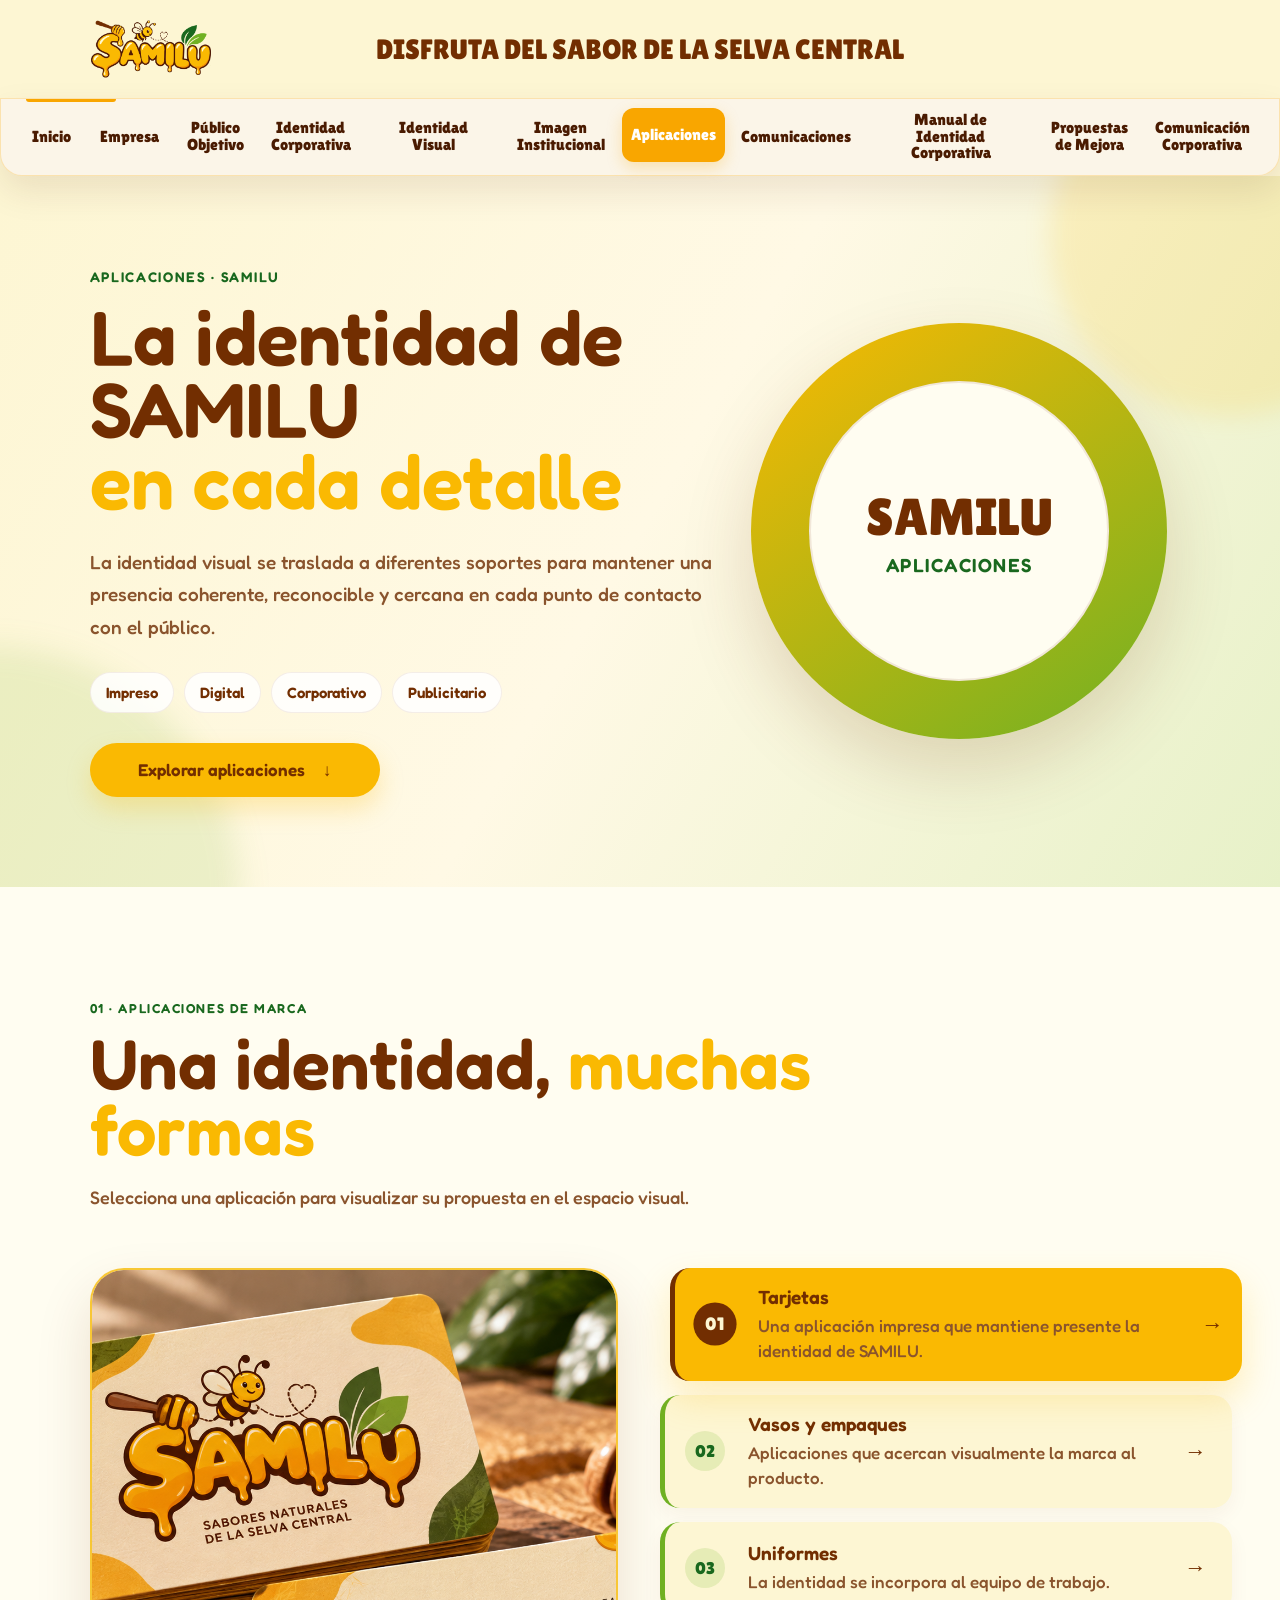
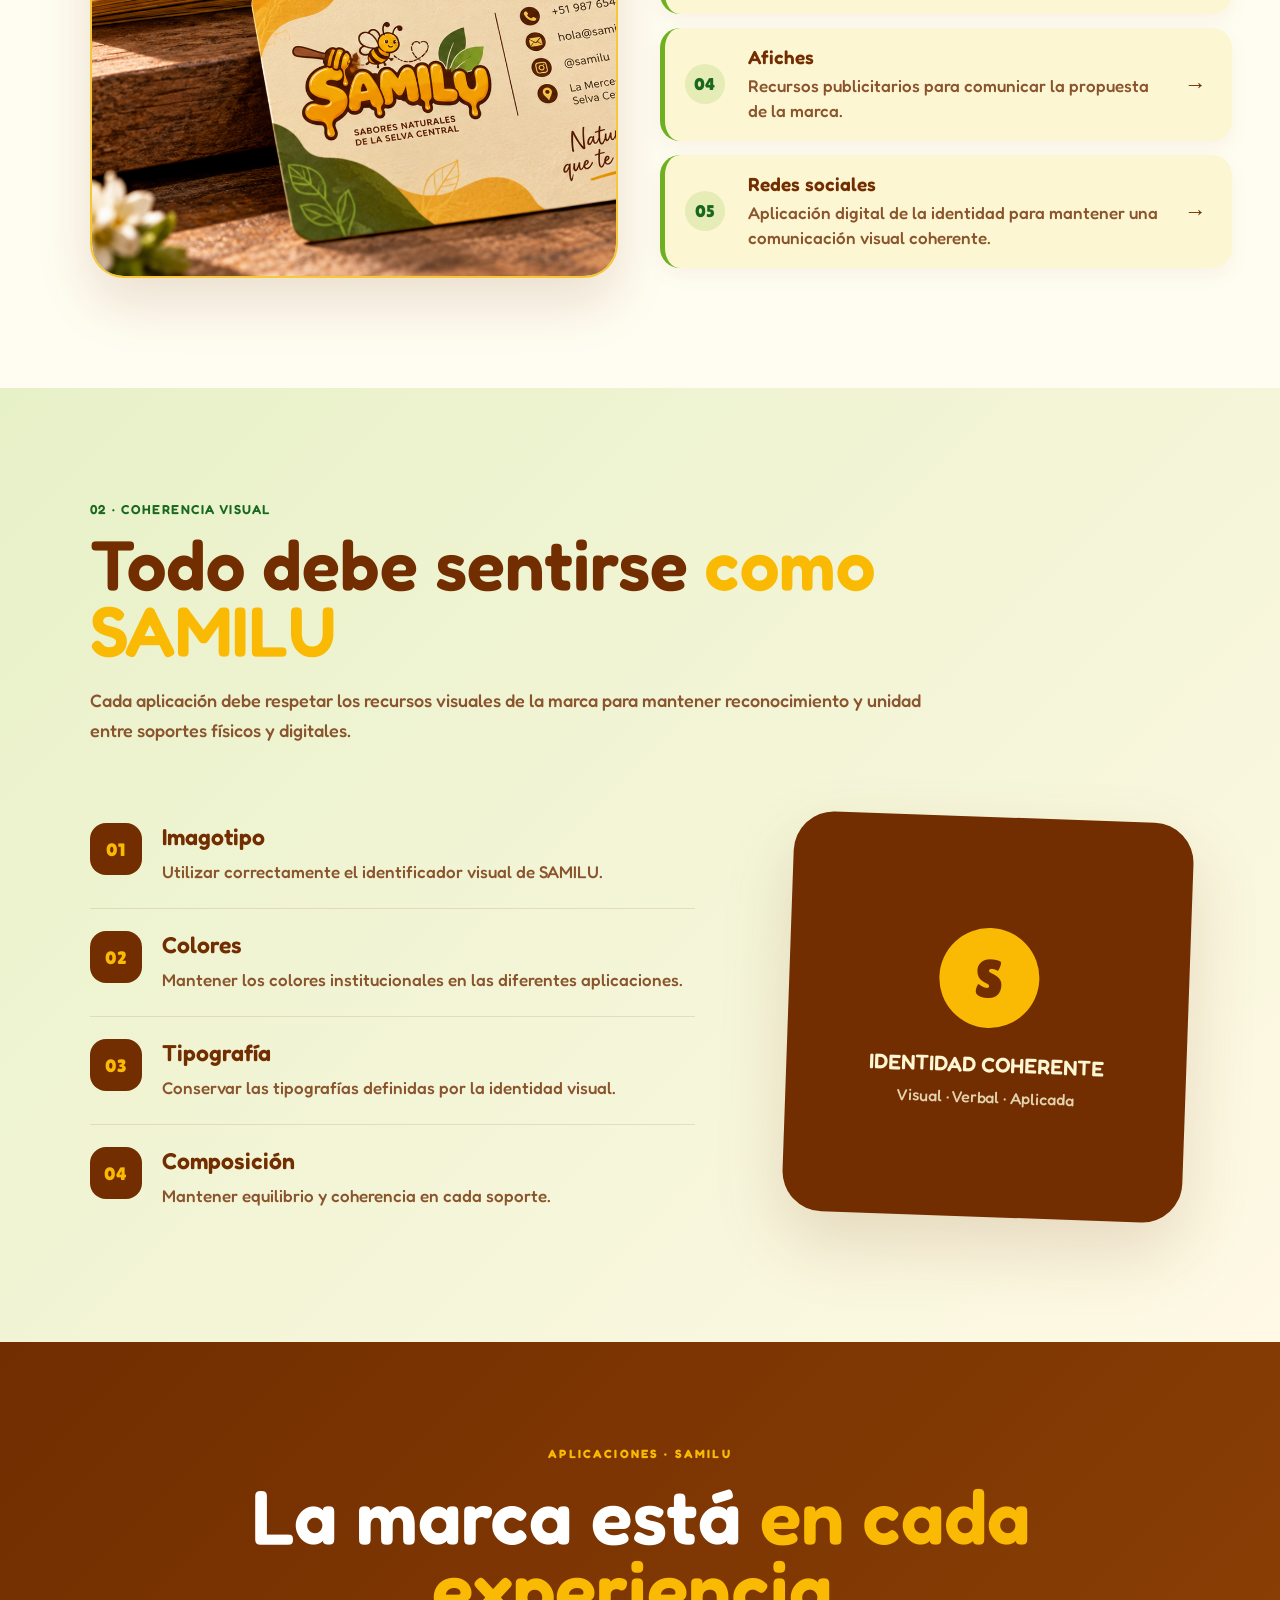
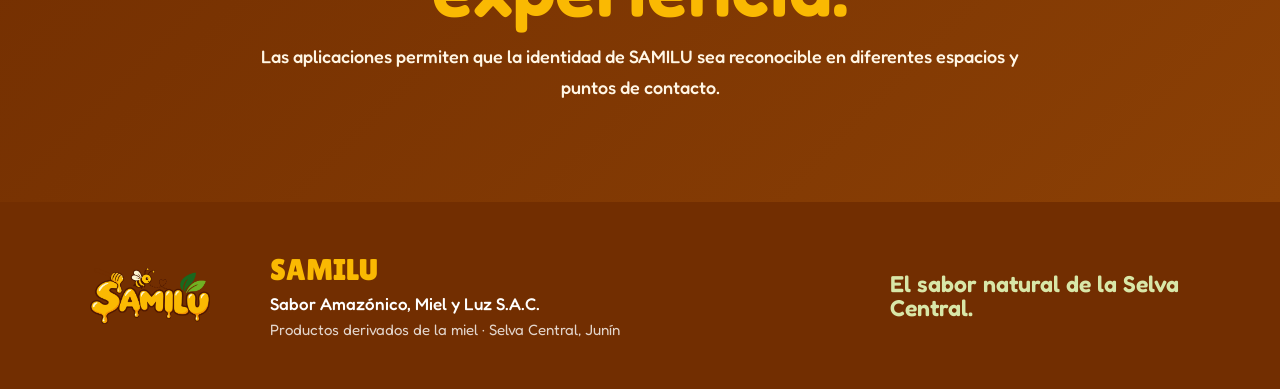
==== commit f22c1b73: "Add files via upload" ====
--- a/aplicaciones.html
+++ b/aplicaciones.html
@@ -1,64 +1,101 @@
 <!DOCTYPE html>
+
 <html lang="es">
 
+
 <head>
 
+
     <meta charset="UTF-8">
 
+
     <meta
+
         name="viewport"
+
         content="width=device-width, initial-scale=1.0"
+
     >
 
+
     <title>Aplicaciones | SAMILU</title>
 
 
     <!-- ==========================================================
+
          FUENTES
+
     =========================================================== -->
 
+
     <link rel="preconnect" href="https://fonts.googleapis.com">
 
+
     <link
+
         rel="preconnect"
+
         href="https://fonts.gstatic.com"
+
         crossorigin
+
     >
 
+
     <link
+
         href="https://fonts.googleapis.com/css2?family=Fredoka:wght@400;500;600;700&family=Lilita+One&display=swap"
+
         rel="stylesheet"
+
     >
 
 
     <!-- ==========================================================
+
          CSS GENERAL
+
     =========================================================== -->
 
+
     <link
+
         rel="stylesheet"
+
         href="estilos.css"
+
     >
 
 
     <!-- ==========================================================
+
          CSS DE APLICACIONES
+
     =========================================================== -->
 
+
     <link
+
         rel="stylesheet"
+
         href="aplicaciones.css"
+
     >
 
 
     <style>
 
+
         [id] {
+
             scroll-margin-top: 115px;
+
         }
 
+
     </style>
 
+
 </head>
 
 
@@ -66,1134 +103,1101 @@
 
 
     <!-- ==========================================================
+
          HEADER
+
     =========================================================== -->
 
+
     <header class="site-header">
 
+
         <div class="brand-area">
 
+
             <div class="brand-logo-wrap">
 
+
                 <img
+
                     src="img/logo samilu.png"
+
                     alt="Logo SAMILU"
+
                     class="brand-logo"
+
                 >
 
+
             </div>
 
 
             <div class="brand-copy">
 
+
                 <h1>
+
                     DISFRUTA DEL SABOR DE LA SELVA CENTRAL
+
                 </h1>
 
-            </div>
-
-        </div>
+
+            </div>
+
+
+        </div>
+
 
     </header>
 
-
-
     <!-- ==========================================================
-         NAVBAR
-         IDENTICO AL RESTO DE LAS PÁGINAS
+         BARRA DE NAVEGACIÓN PRINCIPAL SAMILU
+         Incluye el nuevo menú Comunicación Corporativa.
     =========================================================== -->
-
     <nav class="navbar">
-
-
-        <!-- INICIO -->
-
-        <div
-            class="nav-item"
-            data-page="inicio"
+        <div class="nav-item" data-page="inicio">
+            <a href="index.html" class="nav-link">Inicio</a>
+        </div>
+
+        <div class="nav-item dropdown-item" data-page="empresa">
+            <a href="empresa.html" class="nav-link">Empresa</a>
+            <div class="dropdown-menu">
+                <a href="empresa.html#datos">Datos de la empresa</a>
+                <a href="empresa.html#descripcion">Descripción de la empresa</a>
+                <a href="empresa.html#mision">Misión</a>
+                <a href="empresa.html#vision">Visión</a>
+                <a href="empresa.html#valores">Valores corporativos</a>
+            </div>
+        </div>
+
+        <div class="nav-item dropdown-item" data-page="publico">
+            <a href="publico-objetivo.html" class="nav-link">Público<br>Objetivo</a>
+            <div class="dropdown-menu">
+                <a href="publico-objetivo.html#segmento">Segmento objetivo</a>
+                <a href="publico-objetivo.html#edad">Edad</a>
+                <a href="publico-objetivo.html#ubicacion">Ubicación</a>
+                <a href="publico-objetivo.html#necesidades">Necesidades</a>
+                <a href="publico-objetivo.html#caracteristicas">Características</a>
+            </div>
+        </div>
+
+        <div class="nav-item dropdown-item" data-page="corporativa">
+            <a href="identidad-corporativa.html" class="nav-link">Identidad<br>Corporativa</a>
+            <div class="dropdown-menu">
+                <a href="identidad-corporativa.html#imagen-corporativa">¿Qué es la imagen corporativa?</a>
+                <a href="identidad-corporativa.html#elementos-identidad">Elementos de identidad</a>
+                <a href="identidad-corporativa.html#tipos-identidad">Tipos de identidad</a>
+                <a href="identidad-corporativa.html#identidad-cultural">Identidad cultural</a>
+                <a href="identidad-corporativa.html#identidad-verbal">Identidad verbal</a>
+                <a href="identidad-corporativa.html#identidad-corporativa">Identidad corporativa</a>
+            </div>
+        </div>
+
+        <div class="nav-item dropdown-item" data-page="visual">
+            <a href="identidad-visual.html" class="nav-link">Identidad Visual</a>
+            <div class="dropdown-menu">
+                <a href="identidad-visual.html#imagotipo">Imagotipo</a>
+                <a href="identidad-visual.html#bocetos-proceso">Bocetos y proceso de creación</a>
+                <a href="identidad-visual.html#colores-corporativos">Colores corporativos</a>
+                <a href="identidad-visual.html#tipografia">Tipografía</a>
+                <a href="identidad-visual.html#elementos-graficos">Elementos gráficos</a>
+                <a href="identidad-visual.html#uniformes">Uniformes</a>
+                <a href="identidad-visual.html#empaques">Empaques</a>
+                <a href="identidad-visual.html#letreros">Letreros</a>
+                <a href="identidad-visual.html#decoracion">Decoración</a>
+            </div>
+        </div>
+
+        <div class="nav-item dropdown-item" data-page="imagen">
+            <a href="imagen-institucional.html" class="nav-link">Imagen<br>Institucional</a>
+            <div class="dropdown-menu">
+                <a href="imagen-institucional.html#percepcion-cliente">Percepción del cliente</a>
+                <a href="imagen-institucional.html#fortalezas">Fortalezas</a>
+                <a href="imagen-institucional.html#aspectos-mejorar">Aspectos por mejorar</a>
+                <a href="imagen-institucional.html#dimensiones-imagen">Dimensiones de la imagen</a>
+                <a href="imagen-institucional.html#componentes-imagen">Componentes de la imagen</a>
+            </div>
+        </div>
+
+        <div class="nav-item dropdown-item active" data-page="aplicaciones">
+            <a href="aplicaciones.html" class="nav-link" aria-current="page">Aplicaciones</a>
+            <div class="dropdown-menu">
+                <a href="aplicaciones.html#aplicaciones-interactivas">Galería de aplicaciones</a>
+                <a href="aplicaciones.html#aplicaciones-interactivas">Tarjetas</a>
+                <a href="aplicaciones.html#aplicaciones-interactivas">Vasos y empaques</a>
+                <a href="aplicaciones.html#aplicaciones-interactivas">Uniformes</a>
+                <a href="aplicaciones.html#aplicaciones-interactivas">Afiches</a>
+                <a href="aplicaciones.html#aplicaciones-interactivas">Redes sociales</a>
+                <a href="aplicaciones.html#aplicaciones-interactivas">Sitio web</a>
+            </div>
+        </div>
+
+        <div class="nav-item dropdown-item" data-page="comunicaciones">
+            <a href="comunicaciones.html" class="nav-link">Comunicaciones</a>
+            <div class="dropdown-menu">
+                <a href="comunicaciones.html#lenguaje-corporativo">Lenguaje corporativo</a>
+                <a href="comunicaciones.html#canales-comunicacion">Canales de comunicación</a>
+                <a href="comunicaciones.html#mensaje-principal">Mensaje principal</a>
+                <a href="comunicaciones.html#eslogan">Eslogan</a>
+            </div>
+        </div>
+
+     
+
+        <div class="nav-item dropdown-item" data-page="manual">
+            <a href="manual-identidad.html" class="nav-link">Manual de<br>Identidad Corporativa</a>
+            <div class="dropdown-menu">
+                <a href="identidad-visual.html">Identidad visual</a>
+                <a href="identidad-corporativa.html#identidad-verbal">Identidad verbal</a>
+                <a href="identidad-visual.html#imagotipo">Imagotipo</a>
+                <a href="manual-identidad.html#presentacion-Imagotipo">Presentación del imagotipo</a>
+                <a href="manual-identidad.html#estructura-composicion">Estructura y composición</a>
+                <a href="manual-identidad.html#area-proteccion">Área de protección</a>
+                <a href="manual-identidad.html#tipografia">Tipografía</a>
+                <a href="manual-identidad.html#colores">Colores</a>
+                <a href="manual-identidad.html#positivo-negativo">Positivo y negativo</a>
+                <a href="manual-identidad.html#escala-grises">Escala de grises y alto contraste</a>
+                <a href="manual-identidad.html#usabilidad">Usabilidad</a>
+                <a href="manual-identidad.html#variaciones-tamano">Variaciones mínimas de tamaño</a>
+                <a href="manual-identidad.html#fondos-composicion">Fondos y elementos de composición</a>
+            </div>
+        </div>
+
+        <div class="nav-item dropdown-item" data-page="propuestas">
+            <a href="propuestas-mejora.html" class="nav-link">Propuestas<br>de Mejora</a>
+            <div class="dropdown-menu">
+                <a href="propuestas-mejora.html#estandarizacion">Estandarización de la marca</a>
+                <a href="propuestas-mejora.html#material-publicitario">Material publicitario</a>
+                <a href="propuestas-mejora.html#colores-tipografias">Colores y tipografías</a>
+                <a href="propuestas-mejora.html#redes-sociales">Redes sociales</a>
+            </div>
+        </div>
+         <!-- NUEVO MENÚ DIRECTO: SIN SUBMENÚ -->
+        <div class="nav-item" data-page="comunicacion">
+            <a href="comunicación corporativa.html" class="nav-link">Comunicación<br>Corporativa</a>
+        </div>
+    </nav>
+
+<!-- ==========================================================
+
+         CONTENIDO
+
+    =========================================================== -->
+
+
+    <main>
+
+
+        <!-- ======================================================
+
+             HERO
+
+        ======================================================= -->
+
+
+        <section class="applications-hero">
+
+
+            <div class="applications-hero-content">
+
+
+                <span class="applications-kicker">
+
+                    APLICACIONES · SAMILU
+
+                </span>
+
+
+                <h2>
+
+                    La identidad de SAMILU
+
+                    <em>en cada detalle</em>
+
+                </h2>
+
+
+                <p>
+
+                    La identidad visual se traslada a diferentes
+
+                    soportes para mantener una presencia coherente,
+
+                    reconocible y cercana en cada punto de contacto
+
+                    con el público.
+
+                </p>
+
+
+                <div class="applications-tags">
+
+
+                    <span>
+
+                        Impreso
+
+                    </span>
+
+
+                    <span>
+
+                        Digital
+
+                    </span>
+
+
+                    <span>
+
+                        Corporativo
+
+                    </span>
+
+
+                    <span>
+
+                        Publicitario
+
+                    </span>
+
+
+                </div>
+
+
+                <a
+
+                    href="#aplicaciones-interactivas"
+
+                    class="applications-button"
+
+                >
+
+                    Explorar aplicaciones
+
+                    <span>↓</span>
+
+                </a>
+
+
+            </div>
+
+
+            <div class="applications-hero-visual">
+
+
+                <div class="hero-circle">
+
+
+                    <div class="hero-circle-inner">
+
+
+                        <span>
+
+                            SAMILU
+
+                        </span>
+
+
+                        <strong>
+
+                            APLICACIONES
+
+                        </strong>
+
+
+                    </div>
+
+
+                </div>
+
+
+            </div>
+
+
+        </section>
+
+
+        <!-- ======================================================
+
+             GALERÍA INTERACTIVA
+
+        ======================================================= -->
+
+
+        <section
+
+            id="aplicaciones-interactivas"
+
+            class="applications-section"
+
         >
 
-            <a
-                href="index.html"
-                class="nav-link"
+
+            <div class="applications-heading">
+
+
+                <span>
+
+                    01 · APLICACIONES DE MARCA
+
+                </span>
+
+
+                <h2>
+
+                    Una identidad,
+
+                    <em>muchas formas</em>
+
+                </h2>
+
+
+                <p>
+
+                    Selecciona una aplicación para visualizar
+
+                    su propuesta en el espacio visual.
+
+                </p>
+
+
+            </div>
+
+
+            <div class="applications-showcase">
+
+
+                <!-- ==================================================
+
+                     VISOR ÚNICO
+
+                =================================================== -->
+
+
+                <div class="application-viewer">
+
+
+                    <div
+
+                        id="applicationImageViewer"
+
+                        class="application-image-viewer"
+
+                    >
+
+
+                        <div class="application-placeholder">
+
+
+                            <div class="viewer-icon">
+
+                                ✦
+
+                            </div>
+
+
+                            <strong>
+
+                                SELECCIONA UNA APLICACIÓN
+
+                            </strong>
+
+
+                            <span>
+
+                                Haz clic en una de las opciones
+
+                                para visualizar su imagen.
+
+                            </span>
+
+
+                        </div>
+
+
+                    </div>
+
+
+                </div>
+
+
+                <!-- ==================================================
+
+                     OPCIONES
+
+                =================================================== -->
+
+
+                <div class="application-options">
+
+
+                    <!-- TARJETAS -->
+
+
+                    <button
+
+                        type="button"
+
+                        class="application-option"
+
+                        data-image="img/tarje.png"
+
+                        data-title="Tarjetas"
+
+                    >
+
+
+                        <span class="application-number">
+
+                            01
+
+                        </span>
+
+
+                        <span class="application-option-text">
+
+
+                            <strong>
+
+                                Tarjetas
+
+                            </strong>
+
+
+                            <span>
+
+                                Una aplicación impresa que
+
+                                mantiene presente la identidad
+
+                                de SAMILU.
+
+                            </span>
+
+
+                        </span>
+
+
+                        <span class="application-arrow">
+
+                            →
+
+                        </span>
+
+
+                    </button>
+
+
+                    <!-- VASOS Y EMPAQUES -->
+
+
+                    <button
+
+                        type="button"
+
+                        class="application-option"
+
+                        data-image="img/empaques1.png"
+
+                        data-title="Vasos y empaques"
+
+                    >
+
+
+                        <span class="application-number">
+
+                            02
+
+                        </span>
+
+
+                        <span class="application-option-text">
+
+
+                            <strong>
+
+                                Vasos y empaques
+
+                            </strong>
+
+
+                            <span>
+
+                                Aplicaciones que acercan
+
+                                visualmente la marca al
+
+                                producto.
+
+                            </span>
+
+
+                        </span>
+
+
+                        <span class="application-arrow">
+
+                            →
+
+                        </span>
+
+
+                    </button>
+
+
+                    <!-- UNIFORMES -->
+
+
+                    <button
+
+                        type="button"
+
+                        class="application-option"
+
+                        data-image="img/uniformes.png"
+
+                        data-title="Uniformes"
+
+                    >
+
+
+                        <span class="application-number">
+
+                            03
+
+                        </span>
+
+
+                        <span class="application-option-text">
+
+
+                            <strong>
+
+                                Uniformes
+
+                            </strong>
+
+
+                            <span>
+
+                                La identidad se incorpora
+
+                                al equipo de trabajo.
+
+                            </span>
+
+
+                        </span>
+
+
+                        <span class="application-arrow">
+
+                            →
+
+                        </span>
+
+
+                    </button>
+
+
+                    <!-- AFICHES -->
+
+
+                    <button
+
+                        type="button"
+
+                        class="application-option"
+
+                        data-image="img/afi.png"
+
+                        data-title="Afiches"
+
+                    >
+
+
+                        <span class="application-number">
+
+                            04
+
+                        </span>
+
+
+                        <span class="application-option-text">
+
+
+                            <strong>
+
+                                Afiches
+
+                            </strong>
+
+
+                            <span>
+
+                                Recursos publicitarios para
+
+                                comunicar la propuesta de la marca.
+
+                            </span>
+
+
+                        </span>
+
+
+                        <span class="application-arrow">
+
+                            →
+
+                        </span>
+
+
+                    </button>
+
+
+                    <!-- REDES SOCIALES -->
+
+
+                    <button
+
+                        type="button"
+
+                        class="application-option"
+
+                        data-image="img/red.png"
+
+                        data-title="Redes sociales"
+
+                    >
+
+
+                        <span class="application-number">
+
+                            05
+
+                        </span>
+
+
+                        <span class="application-option-text">
+
+
+                            <strong>
+
+                                Redes sociales
+
+                            </strong>
+
+
+                            <span>
+
+                                Aplicación digital de la identidad
+
+                                para mantener una comunicación
+
+                                visual coherente.
+
+                            </span>
+
+
+                        </span>
+
+
+                        <span class="application-arrow">
+
+                            →
+
+                        </span>
+
+
+                    </button>
+
+
+                </div>
+
+
+            </div>
+
+
+        </section>
+
+
+        <!-- ======================================================
+
+             PRINCIPIOS DE APLICACIÓN
+
+        ======================================================= -->
+
+
+        <section class="application-principles">
+
+
+            <div class="principles-heading">
+
+
+                <span>
+
+                    02 · COHERENCIA VISUAL
+
+                </span>
+
+
+                <h2>
+
+                    Todo debe sentirse
+
+                    <em>como SAMILU</em>
+
+                </h2>
+
+
+                <p>
+
+                    Cada aplicación debe respetar los recursos
+
+                    visuales de la marca para mantener reconocimiento
+
+                    y unidad entre soportes físicos y digitales.
+
+                </p>
+
+
+            </div>
+
+
+            <div class="principles-content">
+
+
+                <div class="principle-list">
+
+
+                    <article class="principle-item">
+
+
+                        <span>
+
+                            01
+
+                        </span>
+
+
+                        <div>
+
+
+                            <h3>
+
+                                Imagotipo
+
+                            </h3>
+
+
+                            <p>
+
+                                Utilizar correctamente el identificador
+
+                                visual de SAMILU.
+
+                            </p>
+
+
+                        </div>
+
+
+                    </article>
+
+
+                    <article class="principle-item">
+
+
+                        <span>
+
+                            02
+
+                        </span>
+
+
+                        <div>
+
+
+                            <h3>
+
+                                Colores
+
+                            </h3>
+
+
+                            <p>
+
+                                Mantener los colores institucionales
+
+                                en las diferentes aplicaciones.
+
+                            </p>
+
+
+                        </div>
+
+
+                    </article>
+
+
+                    <article class="principle-item">
+
+
+                        <span>
+
+                            03
+
+                        </span>
+
+
+                        <div>
+
+
+                            <h3>
+
+                                Tipografía
+
+                            </h3>
+
+
+                            <p>
+
+                                Conservar las tipografías definidas
+
+                                por la identidad visual.
+
+                            </p>
+
+
+                        </div>
+
+
+                    </article>
+
+
+                    <article class="principle-item">
+
+
+                        <span>
+
+                            04
+
+                        </span>
+
+
+                        <div>
+
+
+                            <h3>
+
+                                Composición
+
+                            </h3>
+
+
+                            <p>
+
+                                Mantener equilibrio y coherencia
+
+                                en cada soporte.
+
+                            </p>
+
+
+                        </div>
+
+
+                    </article>
+
+
+                </div>
+
+
+                <div class="principles-visual">
+
+
+                    <div class="principles-frame">
+
+
+                        <div class="principles-symbol">
+
+
+                            <span>
+
+                                S
+
+                            </span>
+
+
+                        </div>
+
+
+                        <strong>
+
+                            IDENTIDAD COHERENTE
+
+                        </strong>
+
+
+                        <small>
+
+                            Visual · Verbal · Aplicada
+
+                        </small>
+
+
+                    </div>
+
+
+                </div>
+
+
+            </div>
+
+
+        </section>
+
+
+        <!-- ======================================================
+
+             CIERRE
+
+        ======================================================= -->
+
+
+        <section class="applications-closing">
+
+
+            <span>
+
+                APLICACIONES · SAMILU
+
+            </span>
+
+
+            <h2>
+
+                La marca está
+
+                <em>en cada experiencia.</em>
+
+            </h2>
+
+
+            <p>
+
+                Las aplicaciones permiten que la identidad
+
+                de SAMILU sea reconocible en diferentes
+
+                espacios y puntos de contacto.
+
+            </p>
+
+
+        </section>
+
+
+    </main>
+
+
+    <!-- ==========================================================
+
+         FOOTER
+
+    =========================================================== -->
+
+
+    <footer class="site-footer">
+
+
+        <div class="footer-logo">
+
+
+            <img
+
+                src="img/logo samilu.png"
+
+                alt="SAMILU"
+
             >
-                Inicio
-            </a>
-
-        </div>
-
-
-
-        <!-- EMPRESA -->
-
-        <div
-            class="nav-item dropdown-item"
-            data-page="empresa"
-        >
-
-            <a
-                href="empresa.html"
-                class="nav-link"
-            >
-                Empresa
-            </a>
-
-
-            <div class="dropdown-menu">
-
-                <a href="empresa.html#datos">
-                    Datos de la empresa
-                </a>
-
-                <a href="empresa.html#descripcion">
-                    Descripción de la empresa
-                </a>
-
-                <a href="empresa.html#mision">
-                    Misión
-                </a>
-
-                <a href="empresa.html#vision">
-                    Visión
-                </a>
-
-                <a href="empresa.html#valores">
-                    Valores corporativos
-                </a>
-
-            </div>
-
-        </div>
-
-
-
-        <!-- PÚBLICO OBJETIVO -->
-
-        <div
-            class="nav-item dropdown-item"
-            data-page="publico"
-        >
-
-            <a
-                href="publico-objetivo.html"
-                class="nav-link"
-            >
-                Público<br>
-                Objetivo
-            </a>
-
-
-            <div class="dropdown-menu">
-
-                <a href="publico-objetivo.html#segmento">
-                    Segmento objetivo
-                </a>
-
-                <a href="publico-objetivo.html#edad">
-                    Edad
-                </a>
-
-                <a href="publico-objetivo.html#ubicacion">
-                    Ubicación
-                </a>
-
-                <a href="publico-objetivo.html#necesidades">
-                    Necesidades
-                </a>
-
-                <a href="publico-objetivo.html#caracteristicas">
-                    Características
-                </a>
-
-            </div>
-
-        </div>
-
-
-
-        <!-- IDENTIDAD CORPORATIVA -->
-
-        <div
-            class="nav-item dropdown-item"
-            data-page="corporativa"
-        >
-
-            <a
-                href="identidad-corporativa.html"
-                class="nav-link"
-            >
-                Identidad<br>
-                Corporativa
-            </a>
-
-
-            <div class="dropdown-menu">
-
-                <a href="identidad-corporativa.html#imagen-corporativa">
-                    ¿Qué es la imagen corporativa?
-                </a>
-
-                <a href="identidad-corporativa.html#elementos-identidad">
-                    Elementos de identidad
-                </a>
-
-                <a href="identidad-corporativa.html#tipos-identidad">
-                    Tipos de identidad
-                </a>
-
-                <a href="identidad-corporativa.html#identidad-cultural">
-                    Identidad cultural
-                </a>
-
-                <a href="identidad-corporativa.html#identidad-verbal">
-                    Identidad verbal
-                </a>
-
-                <a href="identidad-corporativa.html#identidad-corporativa">
-                    Identidad corporativa
-                </a>
-
-            </div>
-
-        </div>
-
-
-
-        <!-- IDENTIDAD VISUAL -->
-
-        <div
-            class="nav-item dropdown-item"
-            data-page="visual"
-        >
-
-            <a
-                href="identidad-visual.html"
-                class="nav-link"
-            >
-                Identidad Visual
-            </a>
-
-
-            <div class="dropdown-menu">
-
-                <a href="identidad-visual.html#Imagotipo>
-                    Imagotipo
-                </a>
-
-                <a href="identidad-visual.html#bocetos-proceso">
-                    Bocetos y proceso de creación
-                </a>
-
-                <a href="identidad-visual.html#colores-corporativos">
-                    Colores corporativos
-                </a>
-
-                <a href="identidad-visual.html#tipografia">
-                    Tipografía
-                </a>
-
-                <a href="identidad-visual.html#elementos-graficos">
-                    Elementos gráficos
-                </a>
-
-                <a href="identidad-visual.html#uniformes">
-                    Uniformes
-                </a>
-
-                <a href="identidad-visual.html#empaques">
-                    Empaques
-                </a>
-
-                <a href="identidad-visual.html#letreros">
-                    Letreros
-                </a>
-
-                <a href="identidad-visual.html#decoracion">
-                    Decoración
-                </a>
-
-            </div>
-
-        </div>
-
-
-
-        <!-- IMAGEN INSTITUCIONAL -->
-
-        <div
-            class="nav-item dropdown-item"
-            data-page="imagen"
-        >
-
-            <a
-                href="imagen-institucional.html"
-                class="nav-link"
-            >
-                Imagen<br>
-                Institucional
-            </a>
-
-
-            <div class="dropdown-menu">
-
-                <a href="imagen-institucional.html#percepcion-cliente">
-                    Percepción del cliente
-                </a>
-
-                <a href="imagen-institucional.html#fortalezas">
-                    Fortalezas
-                </a>
-
-                <a href="imagen-institucional.html#aspectos-mejorar">
-                    Aspectos por mejorar
-                </a>
-
-                <a href="imagen-institucional.html#dimensiones-imagen">
-                    Dimensiones de la imagen
-                </a>
-
-                <a href="imagen-institucional.html#componentes-imagen">
-                    Componentes de la imagen
-                </a>
-
-            </div>
-
-        </div>
-
-
-
-        <!-- ======================================================
-             APLICACIONES
-        ======================================================= -->
-
-        <div
-            class="nav-item dropdown-item active"
-            data-page="aplicaciones"
-        >
-
-            <a
-                href="aplicaciones.html"
-                class="nav-link"
-            >
-                Aplicaciones
-            </a>
-
-
-            <div class="dropdown-menu">
-
-                <a href="aplicaciones.html#tarjetas">
-                    Tarjetas
-                </a>
-
-                <a href="aplicaciones.html#vasos-empaques">
-                    Vasos y empaques
-                </a>
-
-                <a href="aplicaciones.html#uniformes">
-                    Uniformes
-                </a>
-
-                <a href="aplicaciones.html#afiches">
-                    Afiches
-                </a>
-
-                <a href="aplicaciones.html#redes-sociales">
-                    Redes sociales
-                </a>
-
-                <a href="aplicaciones.html#sitio-web">
-                    Sitio Web
-                </a>
-
-            </div>
-
-        </div>
-
-
-
-        <!-- COMUNICACIONES -->
-
-        <div
-            class="nav-item dropdown-item"
-            data-page="comunicaciones"
-        >
-
-            <a
-                href="comunicaciones.html"
-                class="nav-link"
-            >
-                Comunicaciones
-            </a>
-
-
-            <div class="dropdown-menu">
-
-                <a href="comunicaciones.html#lenguaje-corporativo">
-                    Lenguaje corporativo
-                </a>
-
-                <a href="comunicaciones.html#canales-comunicacion">
-                    Canales de comunicación
-                </a>
-
-                <a href="comunicaciones.html#mensaje-principal">
-                    Mensaje principal
-                </a>
-
-                <a href="comunicaciones.html#eslogan">
-                    Eslogan
-                </a>
-
-            </div>
-
-        </div>
-
-
-<!-- =========================
-         MANUAL DE IDENTIDAD
-    ========================== -->
-    <div class="nav-item dropdown-item" data-page="manual">
-
-        <a href="manual-identidad.html" class="nav-link">
-            Manual de Identidad<br>Corporativa
-        </a>
-
-        <div class="dropdown-menu">
-
-            <a href="manual-identidad.html#identidad-visual">
-                Identidad visual
-            </a>
-
-            <a href="manual-identidad.html#identidad-verbal">
-                Identidad verbal
-            </a>
-
-            <a href="manual-identidad.html#Imagotipo">
-                Imagotipo
-            </a>
-
-            <a href="manual-identidad.html#presentacion-Imagotipo">
-                Presentación del Imagotipo
-            </a>
-
-            <a href="manual-identidad.html#estructura-composicion">
-                Estructura y composición
-            </a>
-
-            <a href="manual-identidad.html#area-proteccion">
-                Área de protección
-            </a>
-
-            <a href="manual-identidad.html#tipografia">
-                Tipografía
-            </a>
-
-            <a href="manual-identidad.html#tipografia-principal">
-                Tipografía principal
-            </a>
-
-            <a href="manual-identidad.html#tipografia-secundaria">
-                Tipografía secundaria
-            </a>
-
-            <a href="manual-identidad.html#anatomia-tipografia">
-                Anatomía de la tipografía
-            </a>
-
-            <a href="manual-identidad.html#colores">
-                Colores
-            </a>
-
-            <a href="manual-identidad.html#colores-institucionales">
-                Colores institucionales
-            </a>
-
-            <a href="manual-identidad.html#colores-secundarios">
-                Colores secundarios
-            </a>
-
-            <a href="manual-identidad.html#colores-complementarios">
-                Colores complementarios
-            </a>
-
-            <a href="manual-identidad.html#positivo-negativo">
-                Positivo y negativo
-            </a>
-
-            <a href="manual-identidad.html#escala-grises">
-                Escala de grises y alto contraste
-            </a>
-
-            <a href="manual-identidad.html#usabilidad">
-                Usabilidad
-            </a>
-
-            <a href="manual-identidad.html#variaciones-tamano">
-                Variaciones mínimas de tamaño
-            </a>
-
-            <a href="manual-identidad.html#fondos-composicion">
-                Fondos y elementos de composición
-            </a>
-
-        </div>
-
-    </div>
-        <!-- PROPUESTAS DE MEJORA -->
-
-        <div
-            class="nav-item dropdown-item"
-            data-page="propuestas"
-        >
-
-            <a
-                href="propuestas-mejora.html"
-                class="nav-link"
-            >
-                Propuestas<br>
-                de Mejora
-            </a>
-
-
-            <div class="dropdown-menu">
-
-                <a href="propuestas-mejora.html#estandarizacion">
-                    Estandarización de la marca
-                </a>
-
-                <a href="propuestas-mejora.html#material-publicitario">
-                    Material publicitario
-                </a>
-
-                <a href="propuestas-mejora.html#colores-tipografias">
-                    Colores y tipografías
-                </a>
-
-                <a href="propuestas-mejora.html#redes-sociales">
-                    Redes sociales
-                </a>
-
-            </div>
-
-        </div>
-
-
-    </nav>
-
+
+
+        </div>
+
+
+        <div class="footer-info">
+
+
+            <h3>
+
+                SAMILU
+
+            </h3>
+
+
+            <p>
+
+                Sabor Amazónico, Miel y Luz S.A.C.
+
+            </p>
+
+
+            <span>
+
+                Productos derivados de la miel · Selva Central, Junín
+
+            </span>
+
+
+        </div>
+
+
+        <div class="footer-quote">
+
+
+            El sabor natural de la Selva Central.
+
+
+        </div>
+
+
+    </footer>
 
 
     <!-- ==========================================================
-         CONTENIDO
+
+         BOTÓN ARRIBA
+
     =========================================================== -->
 
-    <main>
-
-
-        <!-- ======================================================
-             HERO
-        ======================================================= -->
-
-        <section class="applications-hero">
-
-
-            <div class="applications-hero-content">
-
-                <span class="applications-kicker">
-                    APLICACIONES · SAMILU
-                </span>
-
-
-                <h2>
-                    La identidad de SAMILU
-                    <em>en cada detalle</em>
-                </h2>
-
-
-                <p>
-                    La identidad visual se traslada a diferentes
-                    soportes para mantener una presencia coherente,
-                    reconocible y cercana en cada punto de contacto
-                    con el público.
-                </p>
-
-
-                <div class="applications-tags">
-
-                    <span>
-                        Impreso
-                    </span>
-
-                    <span>
-                        Digital
-                    </span>
-
-                    <span>
-                        Corporativo
-                    </span>
-
-                    <span>
-                        Publicitario
-                    </span>
-
-                </div>
-
-
-                <a
-                    href="#aplicaciones-interactivas"
-                    class="applications-button"
-                >
-                    Explorar aplicaciones
-                    <span>↓</span>
-                </a>
-
-            </div>
-
-
-            <div class="applications-hero-visual">
-
-                <div class="hero-circle">
-
-                    <div class="hero-circle-inner">
-
-                        <span>
-                            SAMILU
-                        </span>
-
-                        <strong>
-                            APLICACIONES
-                        </strong>
-
-                    </div>
-
-                </div>
-
-            </div>
-
-        </section>
-
-
-
-        <!-- ======================================================
-             GALERÍA INTERACTIVA
-        ======================================================= -->
-
-        <section
-            id="aplicaciones-interactivas"
-            class="applications-section"
-        >
-
-
-            <div class="applications-heading">
-
-                <span>
-                    01 · APLICACIONES DE MARCA
-                </span>
-
-
-                <h2>
-                    Una identidad,
-                    <em>muchas formas</em>
-                </h2>
-
-
-                <p>
-                    Selecciona una aplicación para visualizar
-                    su propuesta en el espacio visual.
-                </p>
-
-            </div>
-
-
-
-            <div class="applications-showcase">
-
-
-                <!-- ==================================================
-                     VISOR ÚNICO
-                =================================================== -->
-
-                <div class="application-viewer">
-
-                    <div
-                        id="applicationImageViewer"
-                        class="application-image-viewer"
-                    >
-
-                        <div class="application-placeholder">
-
-                            <div class="viewer-icon">
-                                ✦
-                            </div>
-
-                            <strong>
-                                SELECCIONA UNA APLICACIÓN
-                            </strong>
-
-                            <span>
-                                Haz clic en una de las opciones
-                                para visualizar su imagen.
-                            </span>
-
-                        </div>
-
-                    </div>
-
-                </div>
-
-
-
-                <!-- ==================================================
-                     OPCIONES
-                =================================================== -->
-
-                <div class="application-options">
-
-
-                    <!-- TARJETAS -->
-
-                    <button
-                        type="button"
-                        class="application-option"
-                        data-image="img/tarje.png"
-                        data-title="Tarjetas"
-                    >
-
-                        <span class="application-number">
-                            01
-                        </span>
-
-
-                        <span class="application-option-text">
-
-                            <strong>
-                                Tarjetas
-                            </strong>
-
-                            <span>
-                                Una aplicación impresa que
-                                mantiene presente la identidad
-                                de SAMILU.
-                            </span>
-
-                        </span>
-
-
-                        <span class="application-arrow">
-                            →
-                        </span>
-
-                    </button>
-
-
-
-                    <!-- VASOS Y EMPAQUES -->
-
-                    <button
-                        type="button"
-                        class="application-option"
-                        data-image="img/empaques1.png"
-                        data-title="Vasos y empaques"
-                    >
-
-                        <span class="application-number">
-                            02
-                        </span>
-
-
-                        <span class="application-option-text">
-
-                            <strong>
-                                Vasos y empaques
-                            </strong>
-
-                            <span>
-                                Aplicaciones que acercan
-                                visualmente la marca al
-                                producto.
-                            </span>
-
-                        </span>
-
-
-                        <span class="application-arrow">
-                            →
-                        </span>
-
-                    </button>
-
-
-
-                    <!-- UNIFORMES -->
-
-                    <button
-                        type="button"
-                        class="application-option"
-                        data-image="img/uniformes.png"
-                        data-title="Uniformes"
-                    >
-
-                        <span class="application-number">
-                            03
-                        </span>
-
-
-                        <span class="application-option-text">
-
-                            <strong>
-                                Uniformes
-                            </strong>
-
-                            <span>
-                                La identidad se incorpora
-                                al equipo de trabajo.
-                            </span>
-
-                        </span>
-
-
-                        <span class="application-arrow">
-                            →
-                        </span>
-
-                    </button>
-
-
-
-                    <!-- AFICHES -->
-
-                    <button
-                        type="button"
-                        class="application-option"
-                        data-image="img/afi.png"
-                        data-title="Afiches"
-                    >
-
-                        <span class="application-number">
-                            04
-                        </span>
-
-
-                        <span class="application-option-text">
-
-                            <strong>
-                                Afiches
-                            </strong>
-
-                            <span>
-                                Recursos publicitarios para
-                                comunicar la propuesta de la marca.
-                            </span>
-
-                        </span>
-
-
-                        <span class="application-arrow">
-                            →
-                        </span>
-
-                    </button>
-
-
-
-                    <!-- REDES SOCIALES -->
-
-                    <button
-                        type="button"
-                        class="application-option"
-                        data-image="img/red.png"
-                        data-title="Redes sociales"
-                    >
-
-                        <span class="application-number">
-                            05
-                        </span>
-
-
-                        <span class="application-option-text">
-
-                            <strong>
-                                Redes sociales
-                            </strong>
-
-                            <span>
-                                Aplicación digital de la identidad
-                                para mantener una comunicación
-                                visual coherente.
-                            </span>
-
-                        </span>
-
-
-                        <span class="application-arrow">
-                            →
-                        </span>
-
-                    </button>
-
-                </div>
-
-            </div>
-
-        </section>
-
-
-
-        <!-- ======================================================
-             PRINCIPIOS DE APLICACIÓN
-        ======================================================= -->
-
-        <section class="application-principles">
-
-
-            <div class="principles-heading">
-
-                <span>
-                    02 · COHERENCIA VISUAL
-                </span>
-
-
-                <h2>
-                    Todo debe sentirse
-                    <em>como SAMILU</em>
-                </h2>
-
-
-                <p>
-                    Cada aplicación debe respetar los recursos
-                    visuales de la marca para mantener reconocimiento
-                    y unidad entre soportes físicos y digitales.
-                </p>
-
-            </div>
-
-
-
-            <div class="principles-content">
-
-
-                <div class="principle-list">
-
-
-                    <article class="principle-item">
-
-                        <span>
-                            01
-                        </span>
-
-                        <div>
-
-                            <h3>
-                                Imagotipo
-                            </h3>
-
-                            <p>
-                                Utilizar correctamente el identificador
-                                visual de SAMILU.
-                            </p>
-
-                        </div>
-
-                    </article>
-
-
-
-                    <article class="principle-item">
-
-                        <span>
-                            02
-                        </span>
-
-                        <div>
-
-                            <h3>
-                                Colores
-                            </h3>
-
-                            <p>
-                                Mantener los colores institucionales
-                                en las diferentes aplicaciones.
-                            </p>
-
-                        </div>
-
-                    </article>
-
-
-
-                    <article class="principle-item">
-
-                        <span>
-                            03
-                        </span>
-
-                        <div>
-
-                            <h3>
-                                Tipografía
-                            </h3>
-
-                            <p>
-                                Conservar las tipografías definidas
-                                por la identidad visual.
-                            </p>
-
-                        </div>
-
-                    </article>
-
-
-
-                    <article class="principle-item">
-
-                        <span>
-                            04
-                        </span>
-
-                        <div>
-
-                            <h3>
-                                Composición
-                            </h3>
-
-                            <p>
-                                Mantener equilibrio y coherencia
-                                en cada soporte.
-                            </p>
-
-                        </div>
-
-                    </article>
-
-
-                </div>
-
-
-
-                <div class="principles-visual">
-
-                    <div class="principles-frame">
-
-                        <div class="principles-symbol">
-
-                            <span>
-                                S
-                            </span>
-
-                        </div>
-
-
-                        <strong>
-                            IDENTIDAD COHERENTE
-                        </strong>
-
-
-                        <small>
-                            Visual · Verbal · Aplicada
-                        </small>
-
-                    </div>
-
-                </div>
-
-            </div>
-
-        </section>
-
-
-
-        <!-- ======================================================
-             CIERRE
-        ======================================================= -->
-
-        <section class="applications-closing">
-
-            <span>
-                APLICACIONES · SAMILU
-            </span>
-
-
-            <h2>
-                La marca está
-                <em>en cada experiencia.</em>
-            </h2>
-
-
-            <p>
-                Las aplicaciones permiten que la identidad
-                de SAMILU sea reconocible en diferentes
-                espacios y puntos de contacto.
-            </p>
-
-        </section>
-
-
-    </main>
-
+
+    <button
+
+        id="backTop"
+
+        class="back-top"
+
+        aria-label="Volver arriba"
+
+    >
+
+        ↑
+
+    </button>
 
 
     <!-- ==========================================================
-         FOOTER
+
+         JAVASCRIPT
+
     =========================================================== -->
 
-    <footer class="site-footer">
-
-        <div class="footer-logo">
-
-            <img
-                src="img/logo samilu.png"
-                alt="SAMILU"
-            >
-
-        </div>
-
-
-        <div class="footer-info">
-
-            <h3>
-                SAMILU
-            </h3>
-
-            <p>
-                Sabor Amazónico, Miel y Luz S.A.C.
-            </p>
-
-            <span>
-                Productos derivados de la miel · Selva Central, Junín
-            </span>
-
-        </div>
-
-
-        <div class="footer-quote">
-
-            El sabor natural de la Selva Central.
-
-        </div>
-
-    </footer>
-
-
-
-    <!-- ==========================================================
-         BOTÓN ARRIBA
-    =========================================================== -->
-
-    <button
-        id="backTop"
-        class="back-top"
-        aria-label="Volver arriba"
-    >
-        ↑
-    </button>
-
-
-
-    <!-- ==========================================================
-         JAVASCRIPT
-    =========================================================== -->
 
     <script src="aplicaciones.js"></script>
 
+
 </body>
 
-</html>+
+</html>
